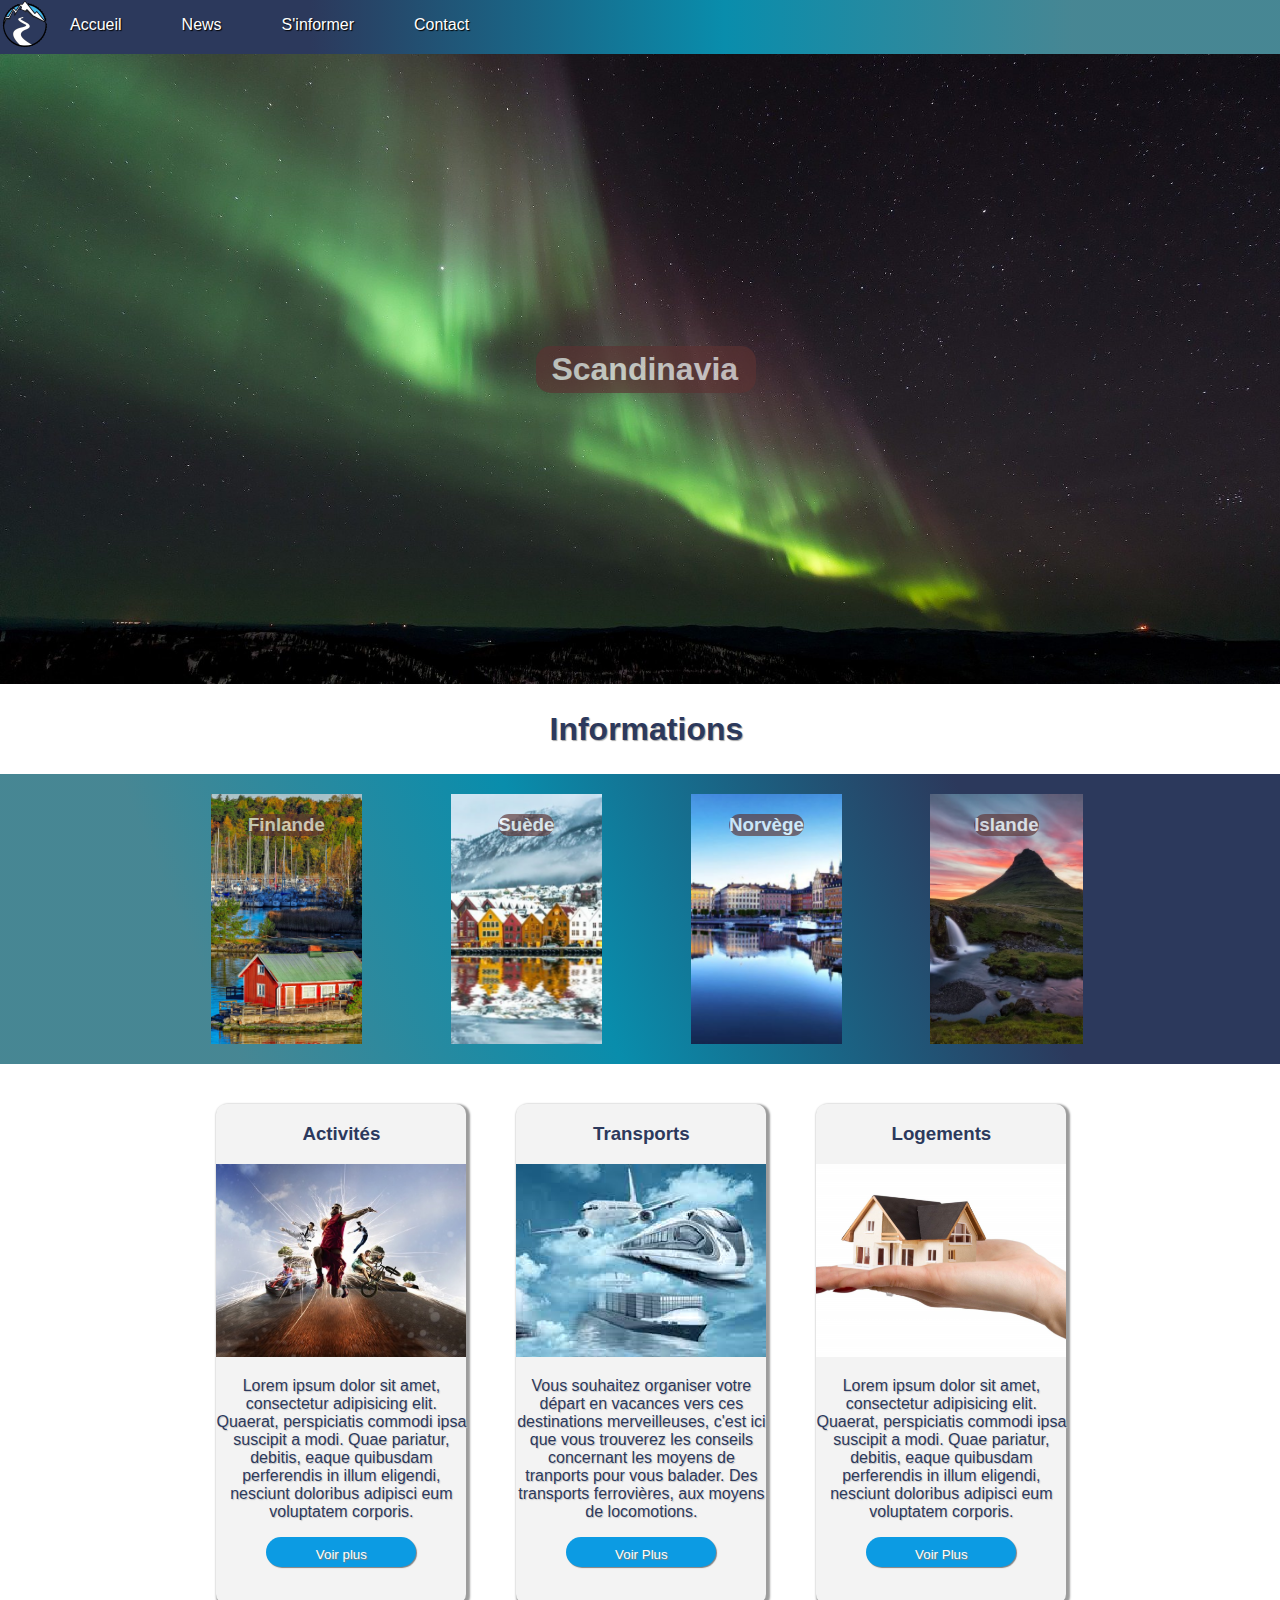
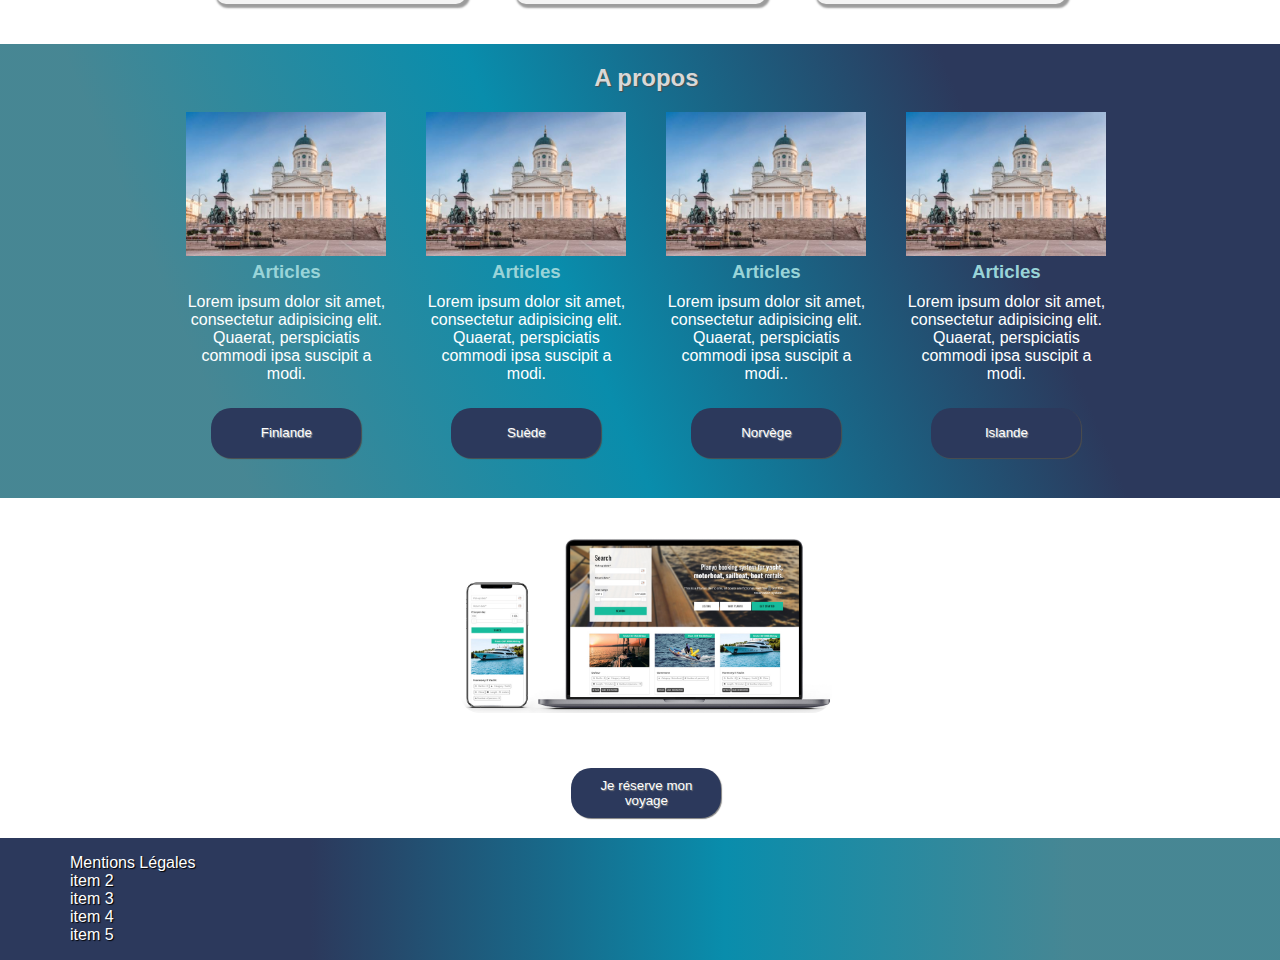
==== index.html @ 412ccd8c "Mise à jour du site 16h21" ====
<!DOCTYPE html>
<html lang="fr">
  <head>
    <meta charset="UTF-8" />
    <meta http-equiv="X-UA-Compatible" content="IE=edge" />
    <meta name="viewport" content="width=device-width, initial-scale=1.0" />
    <title>Scandinavia</title>
    <link rel="stylesheet" href="assets/styles.css" />
    <script type="text/javascript" src="index.js" defer></script>
  </head>
  <body>
    <div class="header">
      <nav id="navigator">
        <a href="index.html"><img class="logo" src="assets/img/logo_base_color.png" alt="logo"></a>
        <ul class="menu">
          <li><a href="index.html">Accueil</a></li>
          <li><a href="pages/article.html">News</a></li>
          <li><a href="pages/pays.html">S'informer</a></li>
          <li><a href="pages/contact.html">Contact</a></li>
        </ul>
      </nav>
    </div>
    <div id="divBody">
      <div class="carousel title">
        <h1  class="titreScandinavia">Scandinavia</h1>
        <img class="slider" src="assets/img/aurora-gffde6b9a7_1920.jpg" alt="" />
        <img class="slider" src="assets/img/norway-gb0023648b_1920.jpg" alt="" />
        <img class="slider" src="assets/img/norway-gcbef8defa_1920.jpg" alt="" />
      </div>
      <div class="titrePage">
        <h2 id="TitrePageAccueil">
        Informations
        </h2>
      </div>
      <div class="container">
        <div class="blockPays">
          <h3 class="titrePays">Finlande</h3>
          <a href="#"><img class="imgBlock" src="assets/img/finland.png" alt=""></a>
        </div>
        <div class="blockPays">
          <h3 class="titrePays">Suède</h3>
          <a href="#"><img class="imgBlock" src="assets/img/norvège.png" alt=""></a>
        </div>
        <div class="blockPays">
          <h3 class="titrePays">Norvège</h3>
          <a href="#"><img class="imgBlock" src="assets/img/Suède.png" alt=""></a>
        </div>
        <div class="blockPays">
          <h3 class="titrePays">Islande</h3>
          <a href="#"><img class="imgBlock" src="assets/img/island.png" alt=""></a>
        </div>
        <div class="titrePays">
        </div>
      </div>
      <div class="blocks">
        <div class="blockinet">
          <h3 class="titreCarte">Activités</h3>
          <img class="imgCarte" src="assets/img/activité.jpeg" alt="imgActivité" />
          <p class="paragCarte">
            Lorem ipsum dolor sit amet, consectetur adipisicing elit. Quaerat,
            perspiciatis commodi ipsa suscipit a modi. Quae pariatur, debitis,
            eaque quibusdam perferendis in illum eligendi, nesciunt doloribus
            adipisci eum voluptatem corporis.
          </p>
          <button class="buttonCarte">Voir plus</button>
        </div>
        <div class="blockinet">
          <h3 class="titreCarte">Transports</h3>
          <img class="imgCarte" src="assets/img/transport.jpeg" alt="imgTransport" />
          <p class="paragCarte">
            Vous souhaitez organiser votre départ en vacances vers ces destinations merveilleuses,
            c'est ici que vous trouverez les conseils concernant les moyens de tranports pour vous balader.
            Des transports ferrovières, aux moyens de locomotions.
          </p>
          <button class="buttonCarte">Voir Plus</button>
        </div>
        <div class="blockinet">
          <h3 class="titreCarte">Logements</h3>
          <img class="imgCarte" src="assets/img/logement.jpeg" alt="imgLogement" />
          <p class="paragCarte">
            Lorem ipsum dolor sit amet, consectetur adipisicing elit. Quaerat,
            perspiciatis commodi ipsa suscipit a modi. Quae pariatur, debitis,
            eaque quibusdam perferendis in illum eligendi, nesciunt doloribus
            adipisci eum voluptatem corporis.
          </p>
          <button class="buttonCarte">Voir Plus</button>
        </div>
      </div>

      
      <div class="articlePPrincipale">
        <h3 class="titreArticleP">A propos</h3>
        <div class="blockArticle">
          <div class="articleContainer">
            <img class="imgArticle" src="assets/img/cathedrale_Helsinki.jpg" alt="">
            <h3 class="titreArticle">Articles</h3>
            <p class="article"> Lorem ipsum dolor sit amet, consectetur adipisicing elit. Quaerat,
          perspiciatis commodi ipsa suscipit a modi.</p>
            <button class="btnArticle">Finlande</button>
          </div>
          <div class="articleContainer">
            <img class="imgArticle" src="assets/img/cathedrale_Helsinki.jpg" alt="">
            <h3 class="titreArticle">Articles</h3>
            <p class="article"> Lorem ipsum dolor sit amet, consectetur adipisicing elit. Quaerat,
          perspiciatis commodi ipsa suscipit a modi.</p>
            <button class="btnArticle">Suède</button>
          </div>
          <div class="articleContainer">
            <img class="imgArticle" src="assets/img/cathedrale_Helsinki.jpg" alt="">
            <h3 class="titreArticle">Articles</h3>
            <p class="article"> Lorem ipsum dolor sit amet, consectetur adipisicing elit. Quaerat,
          perspiciatis commodi ipsa suscipit a modi..</p>
            <button class="btnArticle">Norvège</button>
          </div>
          <div class="articleContainer">
            <img class="imgArticle" src="assets/img/cathedrale_Helsinki.jpg" alt="">
            <h3 class="titreArticle">Articles</h3>
            <p class="article"> Lorem ipsum dolor sit amet, consectetur adipisicing elit. Quaerat,
          perspiciatis commodi ipsa suscipit a modi.</p>
            <button class="btnArticle">Islande</button>
          </div>
        </div>
      </div>
      <div class="panelPic">
        <img class="imgReservation" src="assets/img/reservation.jpg" alt="Reservation" />
        <!-- <img class="imgClique" src="assets/img/Clique.png" alt=""> -->
      </div>
      <button class="btnReservation"><a href="#">Je réserve mon voyage</a></button>     
      <footer id="footer">
        <ul>
          <li><a href="">Mentions Légales</a></li>
          <li><a href="">item 2</a></li>
          <li><a href="">item 3</a></li>
          <li><a href="">item 4</a></li>
          <li><a href="">item 5</a></li>
        </ul>
      </footer>
    </div>
  </body>
</html>
---- assets/styles.css ----
/*------------------ Barre nav -----------------*/
body{
    font-family: 'Coolvetica-Regular', arial;
    width: 101vw;
    overflow-x : hidden;
    margin: 0 0;
    background-color: transparent;
    

}


#navigator {
    display: flex;
    padding: 0;
    background: linear-gradient(90deg, rgba(44,57,92,1) 24%, rgba(9,141,172,1) 56%, rgba(0,88,106,0.72) 83%);
    color: white;
    width: 100%;
    top: 0px;
    }

.logo {
    max-width: 50px;
}

.menu{
    display: flex;
    width: 100%;
    vertical-align: center;
    position: absolute;
    margin-bottom: 20px;
}

#navigator li {
    flex-direction: column;
    list-style-type: none;
    display: block;
    color: white;
    text-shadow:  1px 1px 1px black ;
     }

#navigator li a {
    color: white;
    text-decoration: none;
    margin: 0px 30px 0 30px;
    
}
#navigator li :hover {
color: rgb(80, 80, 80);
}

/* --------------------haut de page----------------------- */


.slider {
width: 100%;
max-height: 70vh;
object-fit: cover;
}

.carousel {
    display: block;
    padding: 0;
    margin: 0;
}

.titreScandinavia{
    display: flex;
    width: 200px;
    background-color: #5C3232;
    opacity: 65%;
    padding: 5px;
    padding-left: 15px;
    margin: 0;
    position: absolute;
    color: white;
    border-radius: 15px;
    }

    .title{
        position: relative;
        display: flex;
        justify-content: center;
        align-items: center;

    }

    /* 
    --------------Informations----------------------
    
    */

    .titrePage{
        display : flex;
        justify-content: center;

    }
    #TitrePageAccueil{
        display: flex;
        justify-content: center;
        width: auto;
        align-items: center;
        color: #2C395C;
        text-shadow:  1px 1px 1px rgb(167, 167, 167);
        font-size:xx-large ;
    }
/* ----------------Blocks pays----------------------- */
.container {
    display: flex;
    height : 290px;
    width : 100%;
    background: rgb(44,57,92);
    background: linear-gradient(247deg, rgba(44,57,92,1) 24%, rgba(9,141,172,1) 56%, rgba(0,88,106,0.72) 83%);

    justify-content: center;
}

.blockPays {
    display: flex;
    justify-content: center;
    padding: 20px 20px 10px 20px;
    height: 300px;
    width : 200px;
   
}

.titrePays {
    display: flex;
    flex-direction: center;
    position: absolute;
    background-color: #5C3232;
    opacity: 65%;
    margin: 20px auto auto auto;
    color: white;
    border-radius: 15px;

}


.imgBlock{
    justify-content: space-around;
    height: 250px;
    width: 100%;
    object-fit: cover;
}

.imgBlock:hover {
    opacity: 80%;
}
/* --------------------blocks activité/ transports/ logements----------------------- */
    
  
 
 

  .blocks {
    display: flex;
    flex-direction: row;
    height: 260px;
    justify-content: center;
    margin: 20px auto 300px auto;
    align-content: center;
  }

  .blockinet {
    display: inline-block;
    flex-direction: row;
    justify-content: space-around;
    height: 500px;
    width: 250px;
    margin: 20px 30px 20px 20px;
    box-shadow: 2px 2px 2px 2px rgb(156, 156, 156);
    border-radius: 10px;
    padding : auto 5px auto 5px;
    background-color: rgb(243, 243, 243);
    padding : auto 20px;
  }

  .titreCarte{
    text-align: center;
    color: #2C395C;
  }

  .imgCarte{
      width : 100%;
      border-radius: 2px solid grey;
      
      
  }

  .buttonCarte{
      display: flex;
    background-color: #0C9BE3;
    border-radius: 20px;
    color: white;
    width: 150px;
    height: 30px;
    margin: auto;
    padding-top: 10px;
    border : none;
    justify-content: center;
    box-shadow: 1px 1px 1px grey;
    text-shadow: 1px 1px 1px grey;
  }

  .buttonCarte:hover {
    opacity: 0.8;
}

  .paragCarte {
      display: flex;
      text-align: center;
      justify-content: center;
      color: #2C395C;
      text-shadow: 1px 1px 1px rgb(197, 196, 196); 
   }
  /*-------------------A propos------------------------ */
.articlePPrincipale{
    display: block;
    justify-content: center;
    height : auto;
    width : auto;
    background-color: rgb(214, 214, 214);
    background: linear-gradient(247deg,
     rgba(44,57,92,1) 24%,
     rgba(9,141,172,1) 56%,
     rgba(0,88,106,0.72) 83%);
}

.titreArticleP {
    display: flex;
    padding-top: 10px auto;
    border-bottom:none;
    justify-content: center;
    margin: 0px auto;
    padding-top: 20px;
    color:rgb(216, 216, 216);
    font-size: x-large;
    text-shadow: 1px 1px 1px rgb(77, 77, 77);
}

.blockArticle {
    display: flex;
    justify-content: center;
    flex-direction: row;
}

.articleContainer{
    display: flex;
    justify-self: center;
    align-items: center;
    flex-direction: column;
    margin: 20px 20px;
    width : 200px;
    height: 60%; 
}

.imgArticle{
    display: flex;
    align-items: flex-start;
    justify-content: center;
    width: 100%;
}

.titreArticle {
    display: flex;
    align-items: center;
    justify-content: center;
    margin: 5px auto;
    color:rgb(153, 212, 216);
}

.article{
    display: flex;
    justify-content: center;
    align-items: flex-end;
    text-align: center;
    margin: 5px auto;
    color: white;
}

.btnArticle{
    justify-content: center;
    align-items: center;
    margin : 20px auto;
    display: flex;
    color: white;
    background-color:#2C395C;
    border-radius: 20px;
    width: 150px;
    height: 50px;
    border : none;
    box-shadow: 1px 1px 1px rgb(77, 77, 77);
    text-shadow: 1px 1px 1px rgb(167, 167, 167); 
}

.btnArticle:hover{
    opacity: 0.8;
}

/* ------------------reservation---------------- */
  .panelPic {
    display: flex;
    justify-content: center;
    width: auto;
    flex-direction: column;
    align-items: center;
    padding: auto;
    height: 250px;
  }

  .imgReservation {
    justify-content: center;
    width: auto;
    height : 180px;
    border-radius: 20px;
    margin: 10px auto;
    align-items: center;
  }
  
  .btnReservation {
      display: flex;
    justify-self: center;
    margin : 20px auto;
    display: flex;
    background-color:#2C395C;
    border-radius: 20px;
    width: 150px;
    height: 50px;
    padding-top: 10px;
    border : none;
    box-shadow: 1px 1px 1px grey;
    text-shadow: 1px 1px 1px grey;
  }

  .btnReservation:hover{
    opacity: 0.8;
}
  
  .btnReservation a {
    text-decoration: none;
    color: white;
  }
/* ---------------footer----------------- */

  #footer {
    display: flex;
    padding: 0;
    background: rgb(44,57,92);
background: linear-gradient(90deg, rgba(44,57,92,1) 24%, rgba(9,141,172,1) 56%, rgba(0,88,106,0.72) 83%);
    color: white;
    width: 100%;
  }

  #footer li {
    flex-direction: column;
    list-style-type: none;
    display: block;
    color: white;
    text-shadow:  1px 1px 1px black ;
  }
  
  #footer li a {
    color: white;
    text-decoration: none;
    margin: 0px 30px 0 30px;
  }
  #footer li a:hover {
      color:rgb(0, 176, 189)
  }
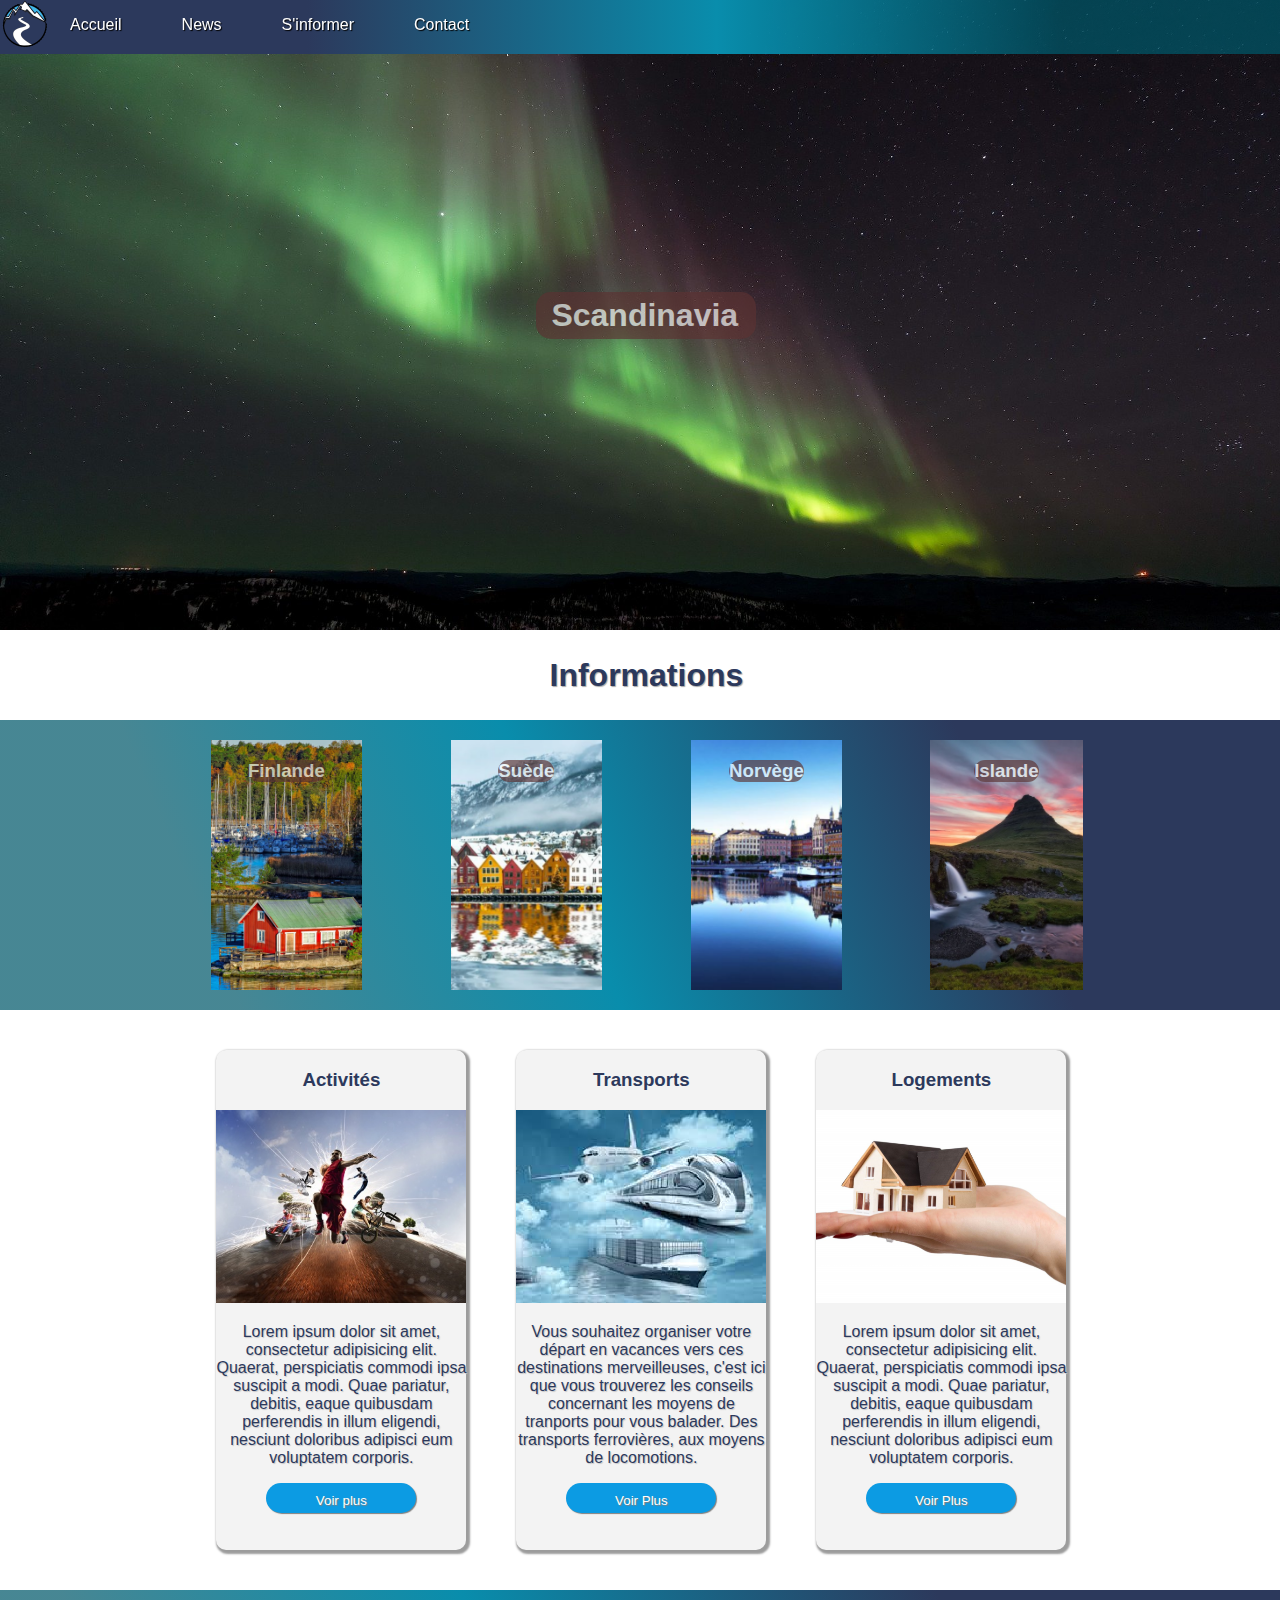
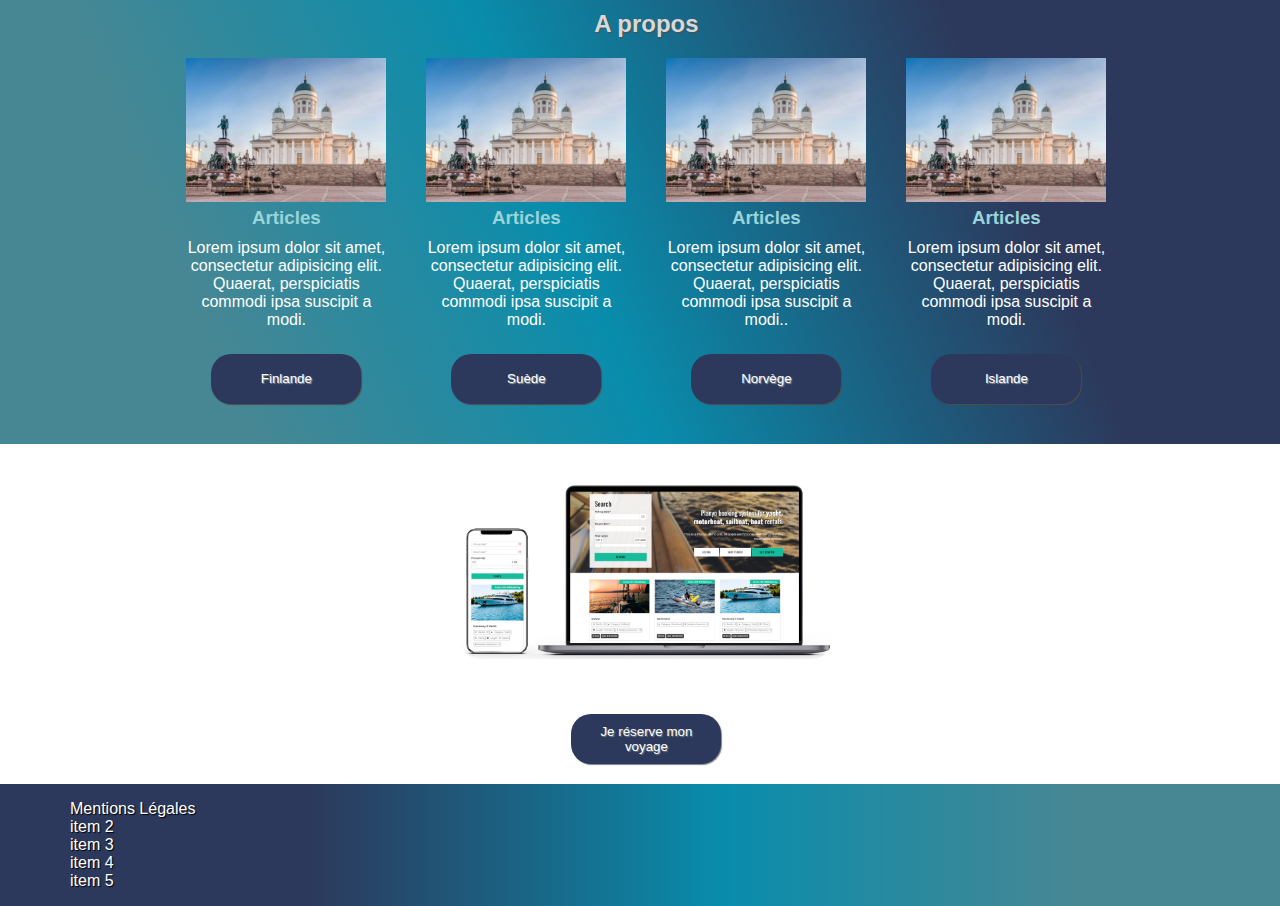
==== commit 9f784f92: "Menu burger messire" ====
--- a/index.html
+++ b/index.html
@@ -6,9 +6,25 @@
     <meta name="viewport" content="width=device-width, initial-scale=1.0" />
     <title>Scandinavia</title>
     <link rel="stylesheet" href="assets/styles.css" />
-    <script type="text/javascript" src="index.js" defer></script>
+    <link rel="stylesheet" href="assets/mobilefirst.css" />
+    <script type="text/javascript" src="../js/carousel.js" defer></script>
+    <script src=""></script>
   </head>
   <body>
+    <header class="headerMobile">
+      <div class="mobileNav">
+      <h1 class="header-title">Scandinavia</h1>
+    </div>
+    </header>
+    <div id="menuBtn" class="closeNav"></div>
+      <nav id="navigatorMobile">
+        <ul class="navigatorMobileUl">
+          <li><a href="index.html">Accueil</a></li>
+          <li><a href="pages/article.html">News</a></li>
+          <li><a href="pages/pays.html">S'informer</a></li>
+          <li><a href="pages/contact.html">Contact</a></li>
+        </ul>
+      </nav>
     <div class="header">
       <nav id="navigator">
         <a href="index.html"><img class="logo" src="assets/img/logo_base_color.png" alt="logo"></a>
--- a/assets/styles.css
+++ b/assets/styles.css
@@ -1,3 +1,6 @@
+
+  /*-------------------Disparition des classes Desktop---------------------*/
+  
 /*------------------ Barre nav -----------------*/
 body{
     font-family: 'Coolvetica-Regular', arial;
@@ -5,10 +8,15 @@
     overflow-x : hidden;
     margin: 0 0;
     background-color: transparent;
-    
-
-}
-
+}
+
+.navigatorMobileUl{
+  display: none;
+}
+
+.header-title{
+  display: none;
+}
 
 #navigator {
     display: flex;
@@ -17,7 +25,13 @@
     color: white;
     width: 100%;
     top: 0px;
-    }
+    position: fixed;
+    z-index: 666;
+    }
+
+.headertitle {
+  display: none;
+}
 
 .logo {
     max-width: 50px;
@@ -369,5 +383,4 @@
       color:rgb(0, 176, 189)
   }
   
-  
-  
+  --- a/assets/mobilefirst.css
+++ b/assets/mobilefirst.css
@@ -0,0 +1,145 @@
+@media screen and (max-width: 599px){
+  /*-------------------Disparition des classes Desktop---------------------*/
+  body {
+    font-family: "Coolvetica-Regular", arial;
+    overflow-x: hidden;
+    margin: 0 0;
+    background-color: transparent;
+  }
+  
+  #navigator {
+    display: none;
+    padding: 0;
+    background: linear-gradient(
+      90deg,
+      rgba(44, 57, 92, 1) 24%,
+      rgba(9, 141, 172, 1) 56%,
+      rgba(0, 88, 106, 0.72) 83%
+    );
+    color: white;
+    width: 100%;
+  }
+  .logo {
+    max-width: 50px;
+  }
+  
+  /* on ajoute le menu burger pour une meilleure expérience sur portable */
+  
+  .menu {
+    display: none;
+  }
+  .headerMobile {
+    height: 50px;
+    position: fixed;
+    z-index: 1;
+    width: 100%;
+    background: #2c395c;
+    box-sizing: border-box;
+    border-bottom: 1px solid #fff;
+  }
+  
+  .header-title {
+  
+    margin: 0px 10px 0px 0px;
+    line-height: 50px;
+    font-size: 22px;
+    color: white;
+  }
+  
+  ul,
+  li {
+    display: block;
+  }
+  li {
+    padding-top: 20px;
+    padding-bottom: 10px;
+    
+  }
+  
+  li > a {
+    text-decoration: none;
+    color: white;
+  }
+  
+  .navigatorMobileUl>li>a:active {
+    color: goldenrod;
+  }
+  
+  #menuBtn {
+    z-index: 2;
+    position: fixed;
+    top: 0px;
+    left: 0;
+    width: 50px;
+    height: 50px;
+    overflow: hidden;
+    background: #fff;
+    color: #000;
+    line-height: 50px;
+    text-align: center;
+    font-size: 30px;
+    border-radius: 50px;
+  }
+  
+  #menuBtn::after {
+    content: "×";
+  }
+  #menuBtn {
+    animation-name: menuBtn;
+    animation-duration: 8s;
+    animation-iteration-count: infinite;
+  }
+  @keyframes menuBtn {
+    0% {
+      transform: translate(0px, 0px) scale(0.9);
+    }
+    50% {
+      transform: translate(0px, 0px) rotate(180deg) scale(0.8);
+    }
+    100% {
+      transform: translate(0px, 0px) rotate(0deg) scale(0.9);
+    }
+  }
+  #menuBtn.closeNav {
+    color: white;
+    background: #2c395c;;
+  }
+  #menuBtn.closeNav::after {
+    content: "≡";
+  }
+  
+  #navigatorMobile {
+    background-color: #2c395c;
+    border-bottom: 1px solid #67dada;
+    position: fixed;
+    transform: translateY(-400px);
+    z-index: 9999999999;
+    position: fixed;
+  }
+  #navigatorMobile.openNav {
+    transform: translateY(50px);
+    background-color: black;
+  }
+  #navigator li {
+    flex-direction: column;
+    list-style-type: none;
+    display: block;
+    color: white;
+    text-shadow: 1px 1px 1px black;
+  }
+  
+  #navigator li a {
+    color: white;
+    text-decoration: none;
+    margin: 0px 30px 0 30px;
+  }
+  #navigator li :hover {
+    color: rgb(80, 80, 80);
+  }
+  .navigatorMobileUl {
+    display: flex;
+    width: 100vw;
+    flex-direction: column;
+  }
+  
+}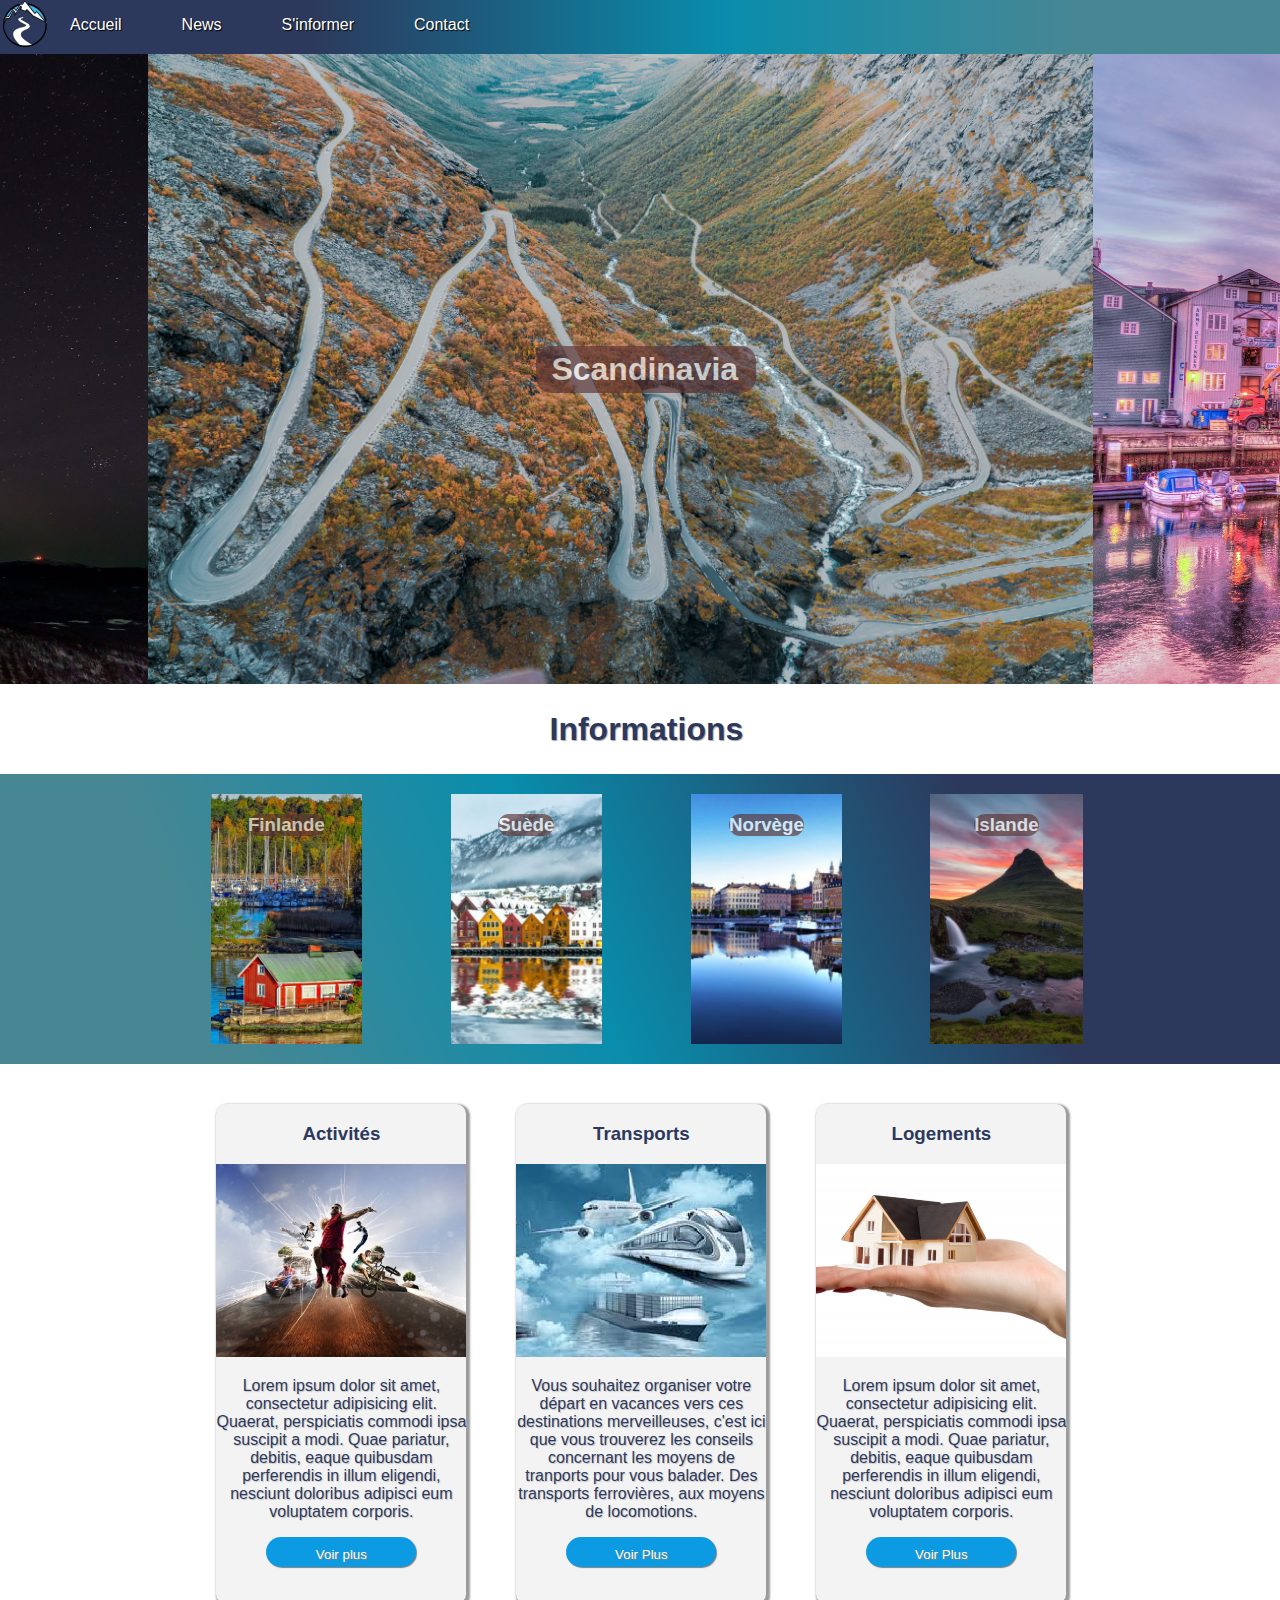
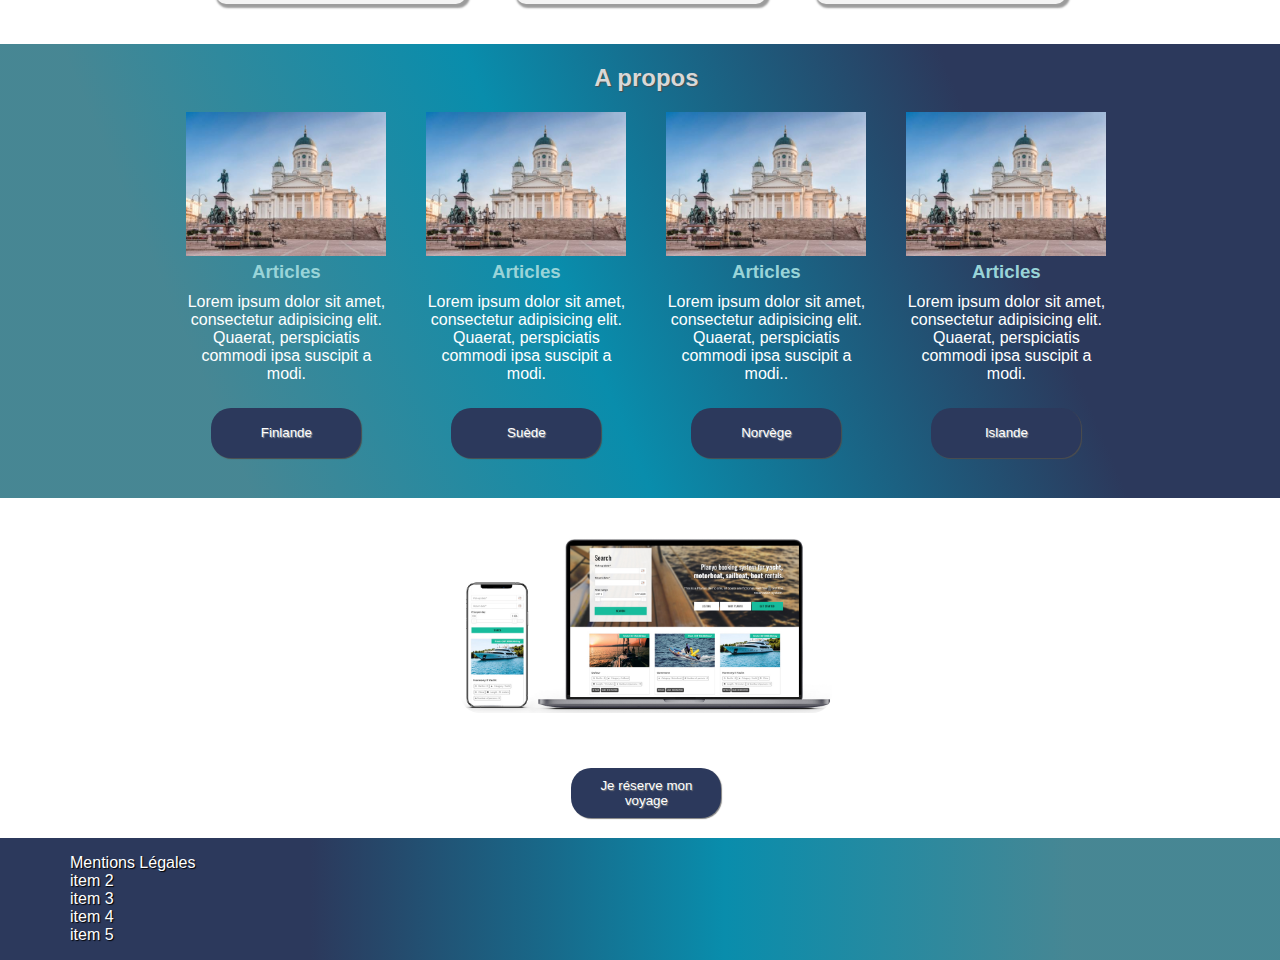
==== commit ce6ba545: "Final commit" ====
--- a/index.html
+++ b/index.html
@@ -6,25 +6,9 @@
     <meta name="viewport" content="width=device-width, initial-scale=1.0" />
     <title>Scandinavia</title>
     <link rel="stylesheet" href="assets/styles.css" />
-    <link rel="stylesheet" href="assets/mobilefirst.css" />
-    <script type="text/javascript" src="../js/carousel.js" defer></script>
-    <script src=""></script>
+    <script type="text/javascript" src="js/carousel.js" defer></script>
   </head>
   <body>
-    <header class="headerMobile">
-      <div class="mobileNav">
-      <h1 class="header-title">Scandinavia</h1>
-    </div>
-    </header>
-    <div id="menuBtn" class="closeNav"></div>
-      <nav id="navigatorMobile">
-        <ul class="navigatorMobileUl">
-          <li><a href="index.html">Accueil</a></li>
-          <li><a href="pages/article.html">News</a></li>
-          <li><a href="pages/pays.html">S'informer</a></li>
-          <li><a href="pages/contact.html">Contact</a></li>
-        </ul>
-      </nav>
     <div class="header">
       <nav id="navigator">
         <a href="index.html"><img class="logo" src="assets/img/logo_base_color.png" alt="logo"></a>
@@ -51,19 +35,19 @@
       <div class="container">
         <div class="blockPays">
           <h3 class="titrePays">Finlande</h3>
-          <a href="#"><img class="imgBlock" src="assets/img/finland.png" alt=""></a>
+          <a id="btnFinRedirect" href="pages/pays.html"><img class="imgBlock" src="assets/img/finland.png" alt=""></a>
         </div>
         <div class="blockPays">
           <h3 class="titrePays">Suède</h3>
-          <a href="#"><img class="imgBlock" src="assets/img/norvège.png" alt=""></a>
+          <a id="btnSueRedirect" href="pages/pays.html"><img class="imgBlock" src="assets/img/norvège.png" alt=""></a>
         </div>
         <div class="blockPays">
           <h3 class="titrePays">Norvège</h3>
-          <a href="#"><img class="imgBlock" src="assets/img/Suède.png" alt=""></a>
+          <a id="btnNorRedirect" href="pages/pays.html"><img class="imgBlock" src="assets/img/Suède.png" alt=""></a>
         </div>
         <div class="blockPays">
           <h3 class="titrePays">Islande</h3>
-          <a href="#"><img class="imgBlock" src="assets/img/island.png" alt=""></a>
+          <a id="btnIslRedirect" href="pages/pays.html"><img class="imgBlock" src="assets/img/island.png" alt=""></a>
         </div>
         <div class="titrePays">
         </div>
--- a/assets/styles.css
+++ b/assets/styles.css
@@ -1,6 +1,3 @@
-
-  /*-------------------Disparition des classes Desktop---------------------*/
-  
 /*------------------ Barre nav -----------------*/
 body{
     font-family: 'Coolvetica-Regular', arial;
@@ -8,15 +5,11 @@
     overflow-x : hidden;
     margin: 0 0;
     background-color: transparent;
-}
-
-.navigatorMobileUl{
-  display: none;
-}
-
-.header-title{
-  display: none;
-}
+    
+
+}
+
+
 
 #navigator {
     display: flex;
@@ -25,13 +18,7 @@
     color: white;
     width: 100%;
     top: 0px;
-    position: fixed;
-    z-index: 666;
-    }
-
-.headertitle {
-  display: none;
-}
+    }
 
 .logo {
     max-width: 50px;
@@ -383,4 +370,5 @@
       color:rgb(0, 176, 189)
   }
   
-  +  
+  
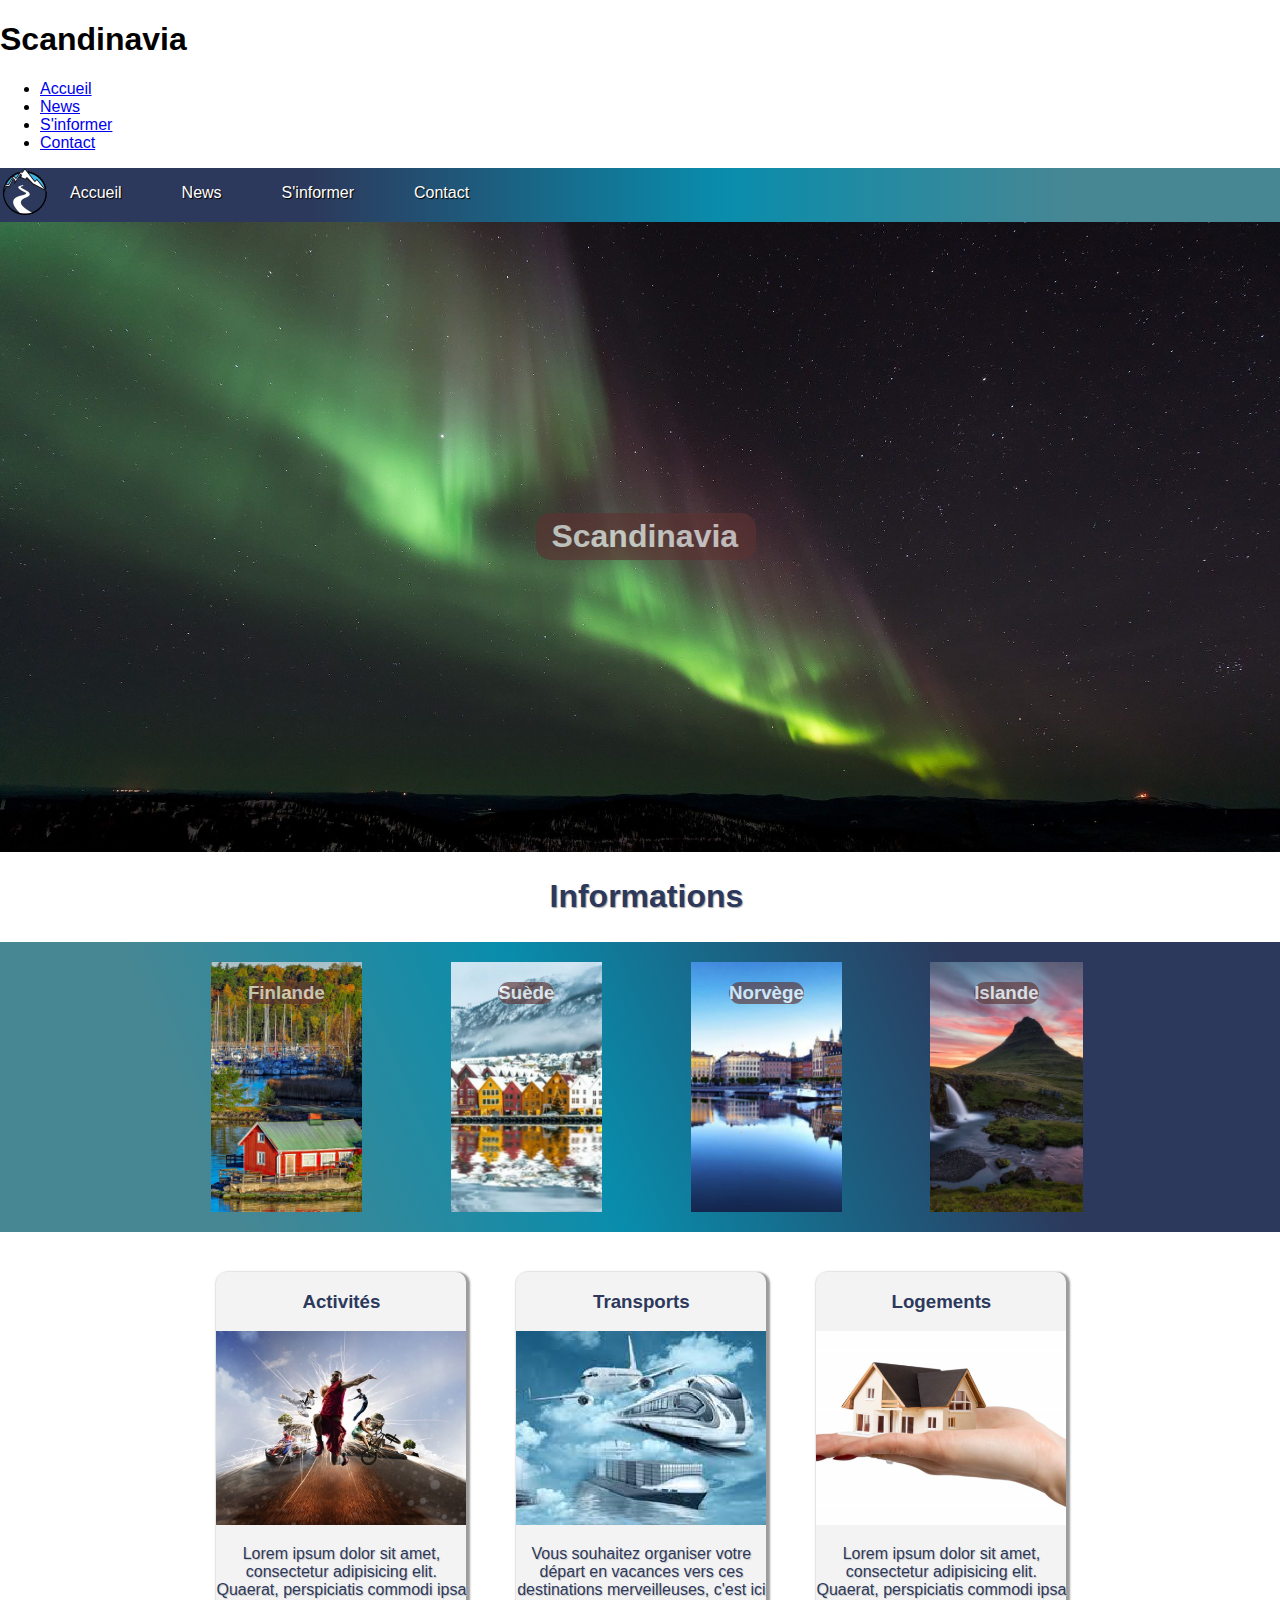
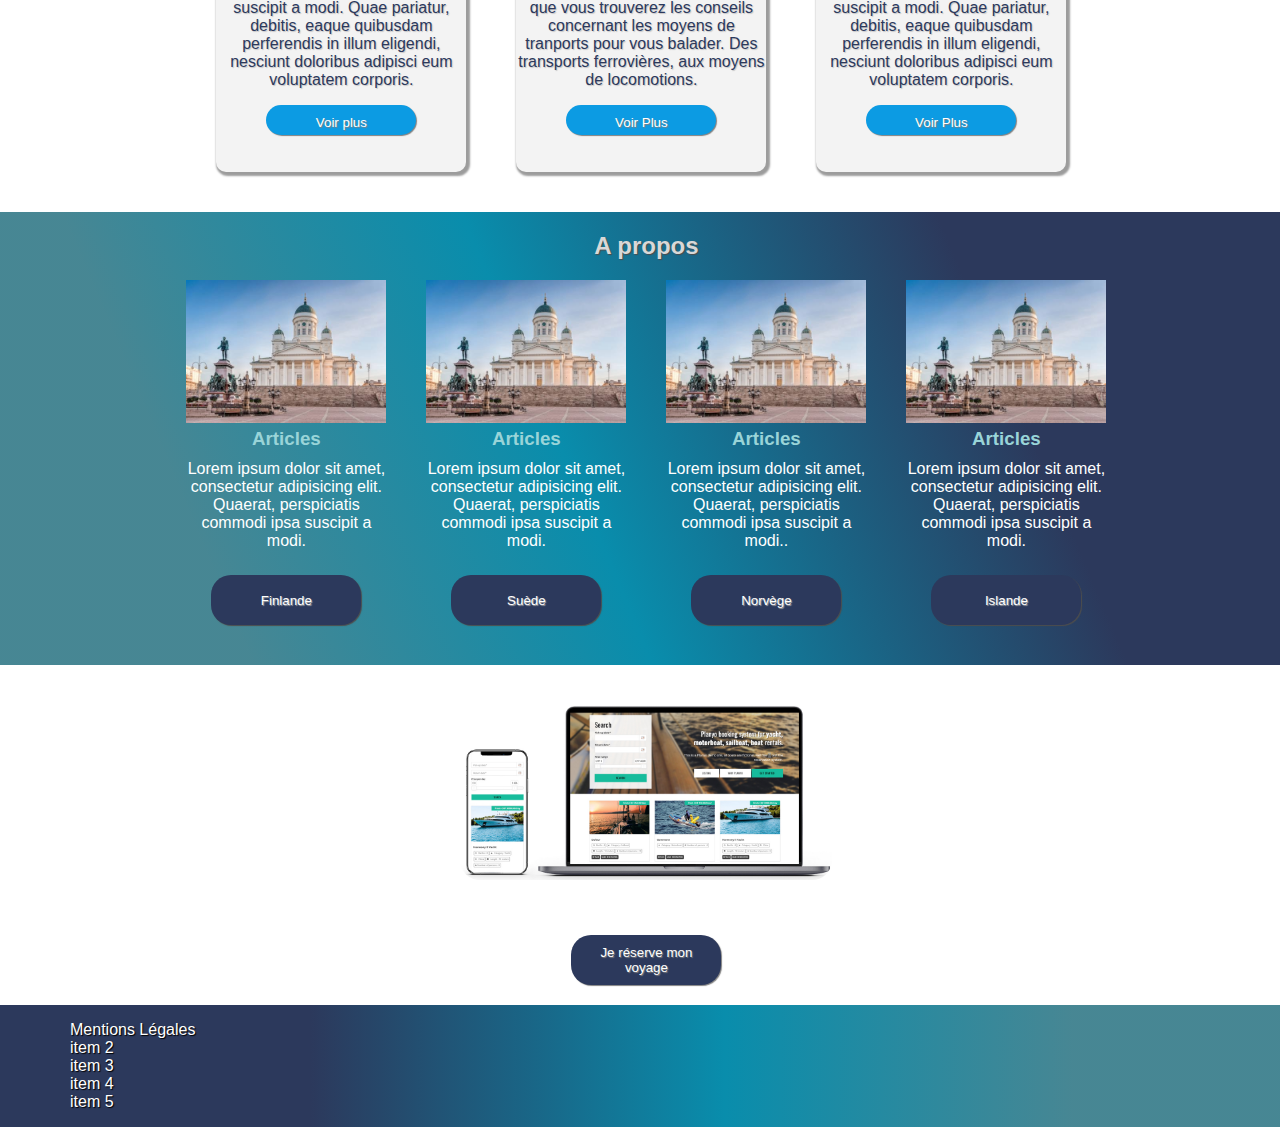
==== commit a7a142d6: "maj bug final merge" ====
--- a/index.html
+++ b/index.html
@@ -6,9 +6,25 @@
     <meta name="viewport" content="width=device-width, initial-scale=1.0" />
     <title>Scandinavia</title>
     <link rel="stylesheet" href="assets/styles.css" />
+    <link rel="stylesheet" href="assets/mobilefirst.css" />
     <script type="text/javascript" src="js/carousel.js" defer></script>
+    <script src=""></script>
   </head>
   <body>
+    <header class="headerMobile">
+      <div class="mobileNav">
+      <h1 class="header-title">Scandinavia</h1>
+    </div>
+    </header>
+    <div id="menuBtn" class="closeNav"></div>
+      <nav id="navigatorMobile">
+        <ul class="navigatorMobileUl">
+          <li><a href="index.html">Accueil</a></li>
+          <li><a href="pages/article.html">News</a></li>
+          <li><a href="pages/pays.html">S'informer</a></li>
+          <li><a href="pages/contact.html">Contact</a></li>
+        </ul>
+      </nav>
     <div class="header">
       <nav id="navigator">
         <a href="index.html"><img class="logo" src="assets/img/logo_base_color.png" alt="logo"></a>
@@ -35,19 +51,19 @@
       <div class="container">
         <div class="blockPays">
           <h3 class="titrePays">Finlande</h3>
-          <a id="btnFinRedirect" href="pages/pays.html"><img class="imgBlock" src="assets/img/finland.png" alt=""></a>
+          <a href="#"><img class="imgBlock" src="assets/img/finland.png" alt=""></a>
         </div>
         <div class="blockPays">
           <h3 class="titrePays">Suède</h3>
-          <a id="btnSueRedirect" href="pages/pays.html"><img class="imgBlock" src="assets/img/norvège.png" alt=""></a>
+          <a href="#"><img class="imgBlock" src="assets/img/norvège.png" alt=""></a>
         </div>
         <div class="blockPays">
           <h3 class="titrePays">Norvège</h3>
-          <a id="btnNorRedirect" href="pages/pays.html"><img class="imgBlock" src="assets/img/Suède.png" alt=""></a>
+          <a href="#"><img class="imgBlock" src="assets/img/Suède.png" alt=""></a>
         </div>
         <div class="blockPays">
           <h3 class="titrePays">Islande</h3>
-          <a id="btnIslRedirect" href="pages/pays.html"><img class="imgBlock" src="assets/img/island.png" alt=""></a>
+          <a href="#"><img class="imgBlock" src="assets/img/island.png" alt=""></a>
         </div>
         <div class="titrePays">
         </div>
--- a/assets/mobilefirst.css
+++ b/assets/mobilefirst.css
@@ -0,0 +1,145 @@
+@media screen and (max-width: 599px){
+  /*-------------------Disparition des classes Desktop---------------------*/
+  body {
+    font-family: "Coolvetica-Regular", arial;
+    overflow-x: hidden;
+    margin: 0 0;
+    background-color: transparent;
+  }
+  
+  #navigator {
+    display: none;
+    padding: 0;
+    background: linear-gradient(
+      90deg,
+      rgba(44, 57, 92, 1) 24%,
+      rgba(9, 141, 172, 1) 56%,
+      rgba(0, 88, 106, 0.72) 83%
+    );
+    color: white;
+    width: 100%;
+  }
+  .logo {
+    max-width: 50px;
+  }
+  
+  /* on ajoute le menu burger pour une meilleure expérience sur portable */
+  
+  .menu {
+    display: none;
+  }
+  .headerMobile {
+    height: 50px;
+    position: fixed;
+    z-index: 1;
+    width: 100%;
+    background: #2c395c;
+    box-sizing: border-box;
+    border-bottom: 1px solid #fff;
+  }
+  
+  .header-title {
+  
+    margin: 0px 10px 0px 0px;
+    line-height: 50px;
+    font-size: 22px;
+    color: white;
+  }
+  
+  ul,
+  li {
+    display: block;
+  }
+  li {
+    padding-top: 20px;
+    padding-bottom: 10px;
+    
+  }
+  
+  li > a {
+    text-decoration: none;
+    color: white;
+  }
+  
+  .navigatorMobileUl>li>a:active {
+    color: goldenrod;
+  }
+  
+  #menuBtn {
+    z-index: 2;
+    position: fixed;
+    top: 0px;
+    left: 0;
+    width: 50px;
+    height: 50px;
+    overflow: hidden;
+    background: #fff;
+    color: #000;
+    line-height: 50px;
+    text-align: center;
+    font-size: 30px;
+    border-radius: 50px;
+  }
+  
+  #menuBtn::after {
+    content: "×";
+  }
+  #menuBtn {
+    animation-name: menuBtn;
+    animation-duration: 8s;
+    animation-iteration-count: infinite;
+  }
+  @keyframes menuBtn {
+    0% {
+      transform: translate(0px, 0px) scale(0.9);
+    }
+    50% {
+      transform: translate(0px, 0px) rotate(180deg) scale(0.8);
+    }
+    100% {
+      transform: translate(0px, 0px) rotate(0deg) scale(0.9);
+    }
+  }
+  #menuBtn.closeNav {
+    color: white;
+    background: #2c395c;;
+  }
+  #menuBtn.closeNav::after {
+    content: "≡";
+  }
+  
+  #navigatorMobile {
+    background-color: #2c395c;
+    border-bottom: 1px solid #67dada;
+    position: fixed;
+    transform: translateY(-400px);
+    z-index: 9999999999;
+    position: fixed;
+  }
+  #navigatorMobile.openNav {
+    transform: translateY(50px);
+    background-color: black;
+  }
+  #navigator li {
+    flex-direction: column;
+    list-style-type: none;
+    display: block;
+    color: white;
+    text-shadow: 1px 1px 1px black;
+  }
+  
+  #navigator li a {
+    color: white;
+    text-decoration: none;
+    margin: 0px 30px 0 30px;
+  }
+  #navigator li :hover {
+    color: rgb(80, 80, 80);
+  }
+  .navigatorMobileUl {
+    display: flex;
+    width: 100vw;
+    flex-direction: column;
+  }
+  
+}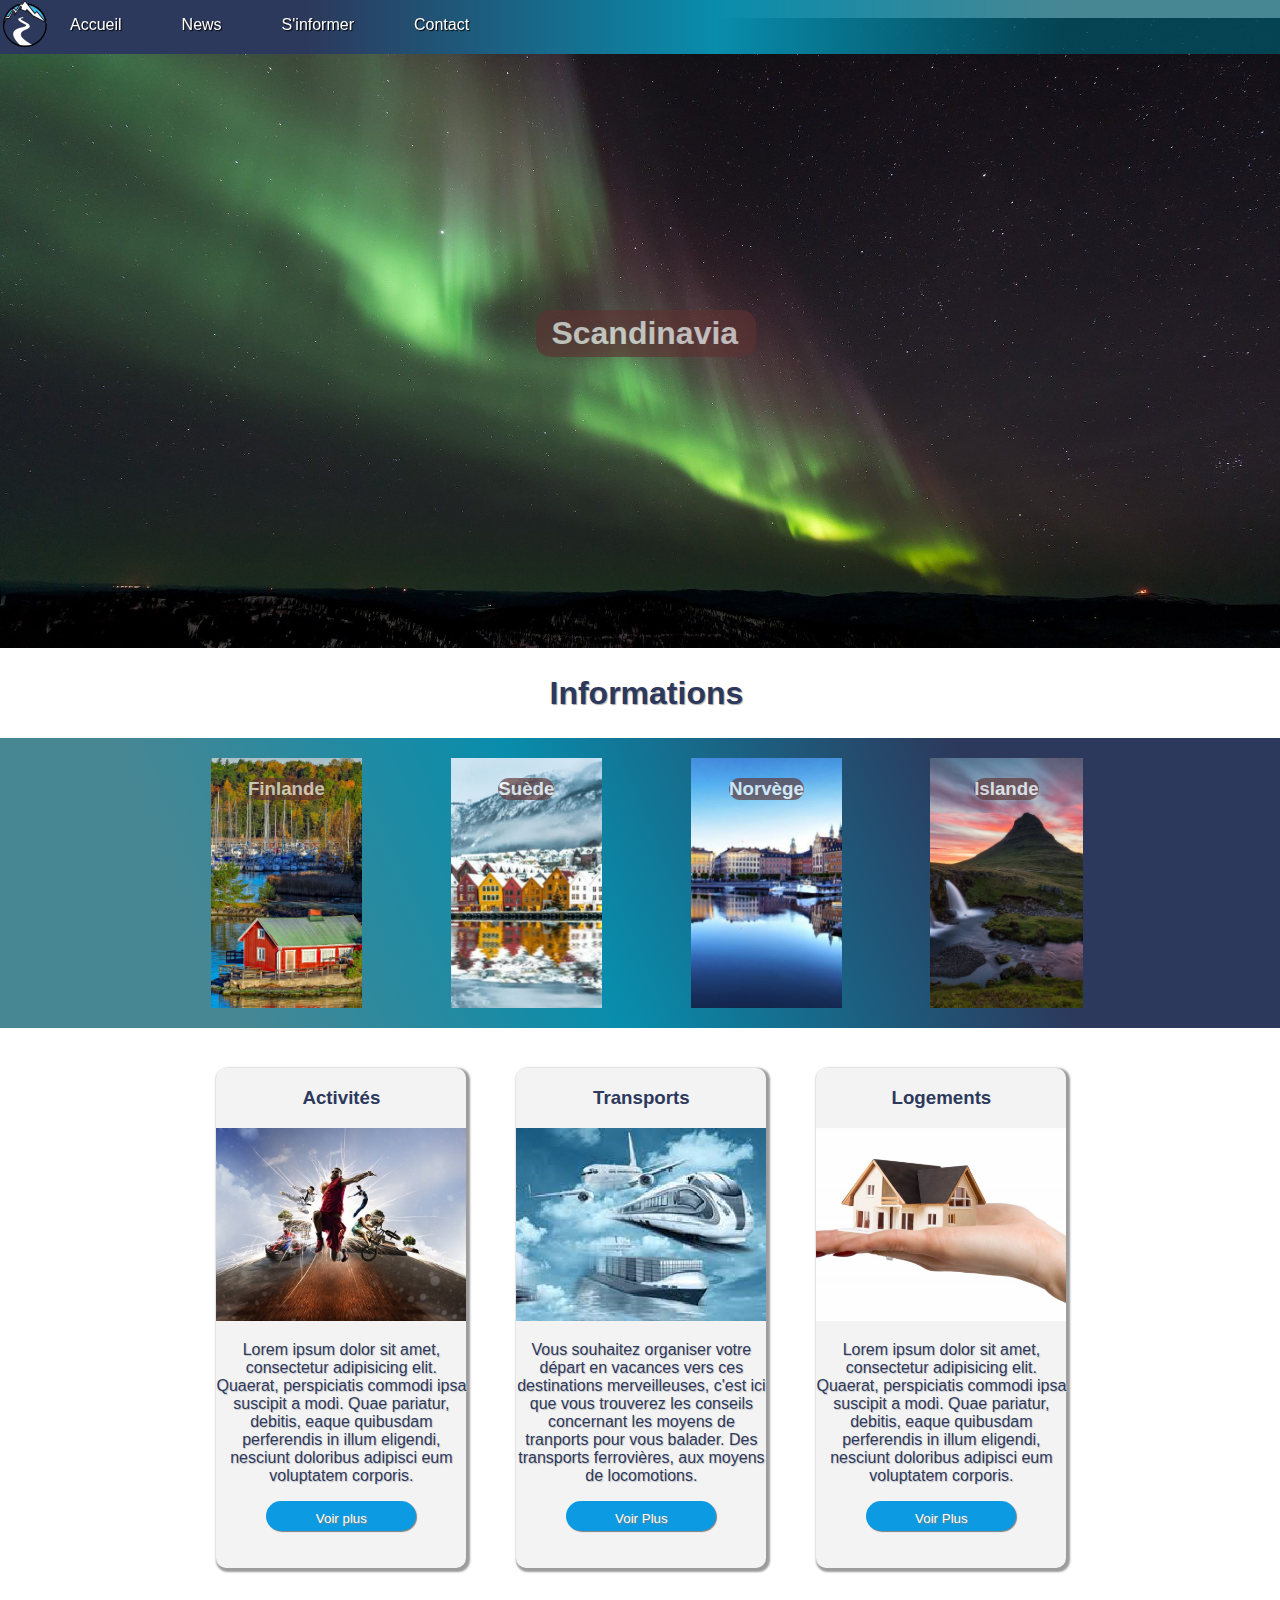
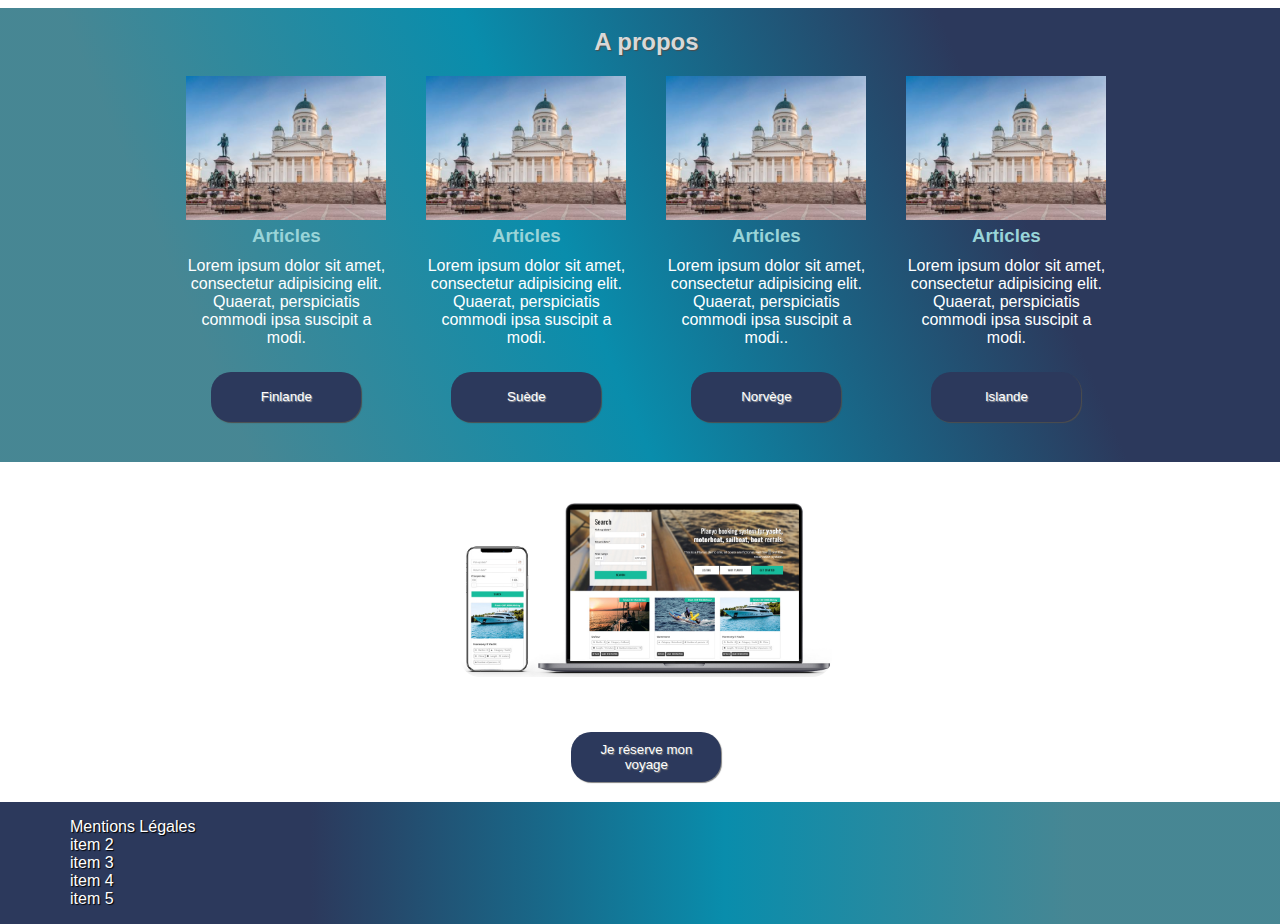
==== commit f6111193: "merge final 2" ====
--- a/index.html
+++ b/index.html
@@ -6,9 +6,13 @@
     <meta name="viewport" content="width=device-width, initial-scale=1.0" />
     <title>Scandinavia</title>
     <link rel="stylesheet" href="assets/styles.css" />
+<<<<<<< HEAD
+    <script type="text/javascript" src="js/carousel.js" defer></script>
+=======
     <link rel="stylesheet" href="assets/mobilefirst.css" />
     <script type="text/javascript" src="js/carousel.js" defer></script>
     <script src=""></script>
+>>>>>>> main
   </head>
   <body>
     <header class="headerMobile">
@@ -51,19 +55,19 @@
       <div class="container">
         <div class="blockPays">
           <h3 class="titrePays">Finlande</h3>
-          <a href="#"><img class="imgBlock" src="assets/img/finland.png" alt=""></a>
+          <a id="btnFinRedirect" href="pages/pays.html"><img class="imgBlock" src="assets/img/finland.png" alt=""></a>
         </div>
         <div class="blockPays">
           <h3 class="titrePays">Suède</h3>
-          <a href="#"><img class="imgBlock" src="assets/img/norvège.png" alt=""></a>
+          <a id="btnSueRedirect" href="pages/pays.html"><img class="imgBlock" src="assets/img/norvège.png" alt=""></a>
         </div>
         <div class="blockPays">
           <h3 class="titrePays">Norvège</h3>
-          <a href="#"><img class="imgBlock" src="assets/img/Suède.png" alt=""></a>
+          <a id="btnNorRedirect" href="pages/pays.html"><img class="imgBlock" src="assets/img/Suède.png" alt=""></a>
         </div>
         <div class="blockPays">
           <h3 class="titrePays">Islande</h3>
-          <a href="#"><img class="imgBlock" src="assets/img/island.png" alt=""></a>
+          <a id="btnIslRedirect" href="pages/pays.html"><img class="imgBlock" src="assets/img/island.png" alt=""></a>
         </div>
         <div class="titrePays">
         </div>
--- a/assets/styles.css
+++ b/assets/styles.css
@@ -1,3 +1,6 @@
+
+  /*-------------------Disparition des classes Desktop---------------------*/
+  
 /*------------------ Barre nav -----------------*/
 body{
     font-family: 'Coolvetica-Regular', arial;
@@ -5,10 +8,15 @@
     overflow-x : hidden;
     margin: 0 0;
     background-color: transparent;
-    
-
-}
-
+}
+
+.navigatorMobileUl{
+  display: none;
+}
+
+.header-title{
+  display: none;
+}
 
 
 #navigator {
@@ -18,7 +26,13 @@
     color: white;
     width: 100%;
     top: 0px;
-    }
+    position: fixed;
+    z-index: 666;
+    }
+
+.headertitle {
+  display: none;
+}
 
 .logo {
     max-width: 50px;
@@ -370,5 +384,4 @@
       color:rgb(0, 176, 189)
   }
   
-  
-  
+  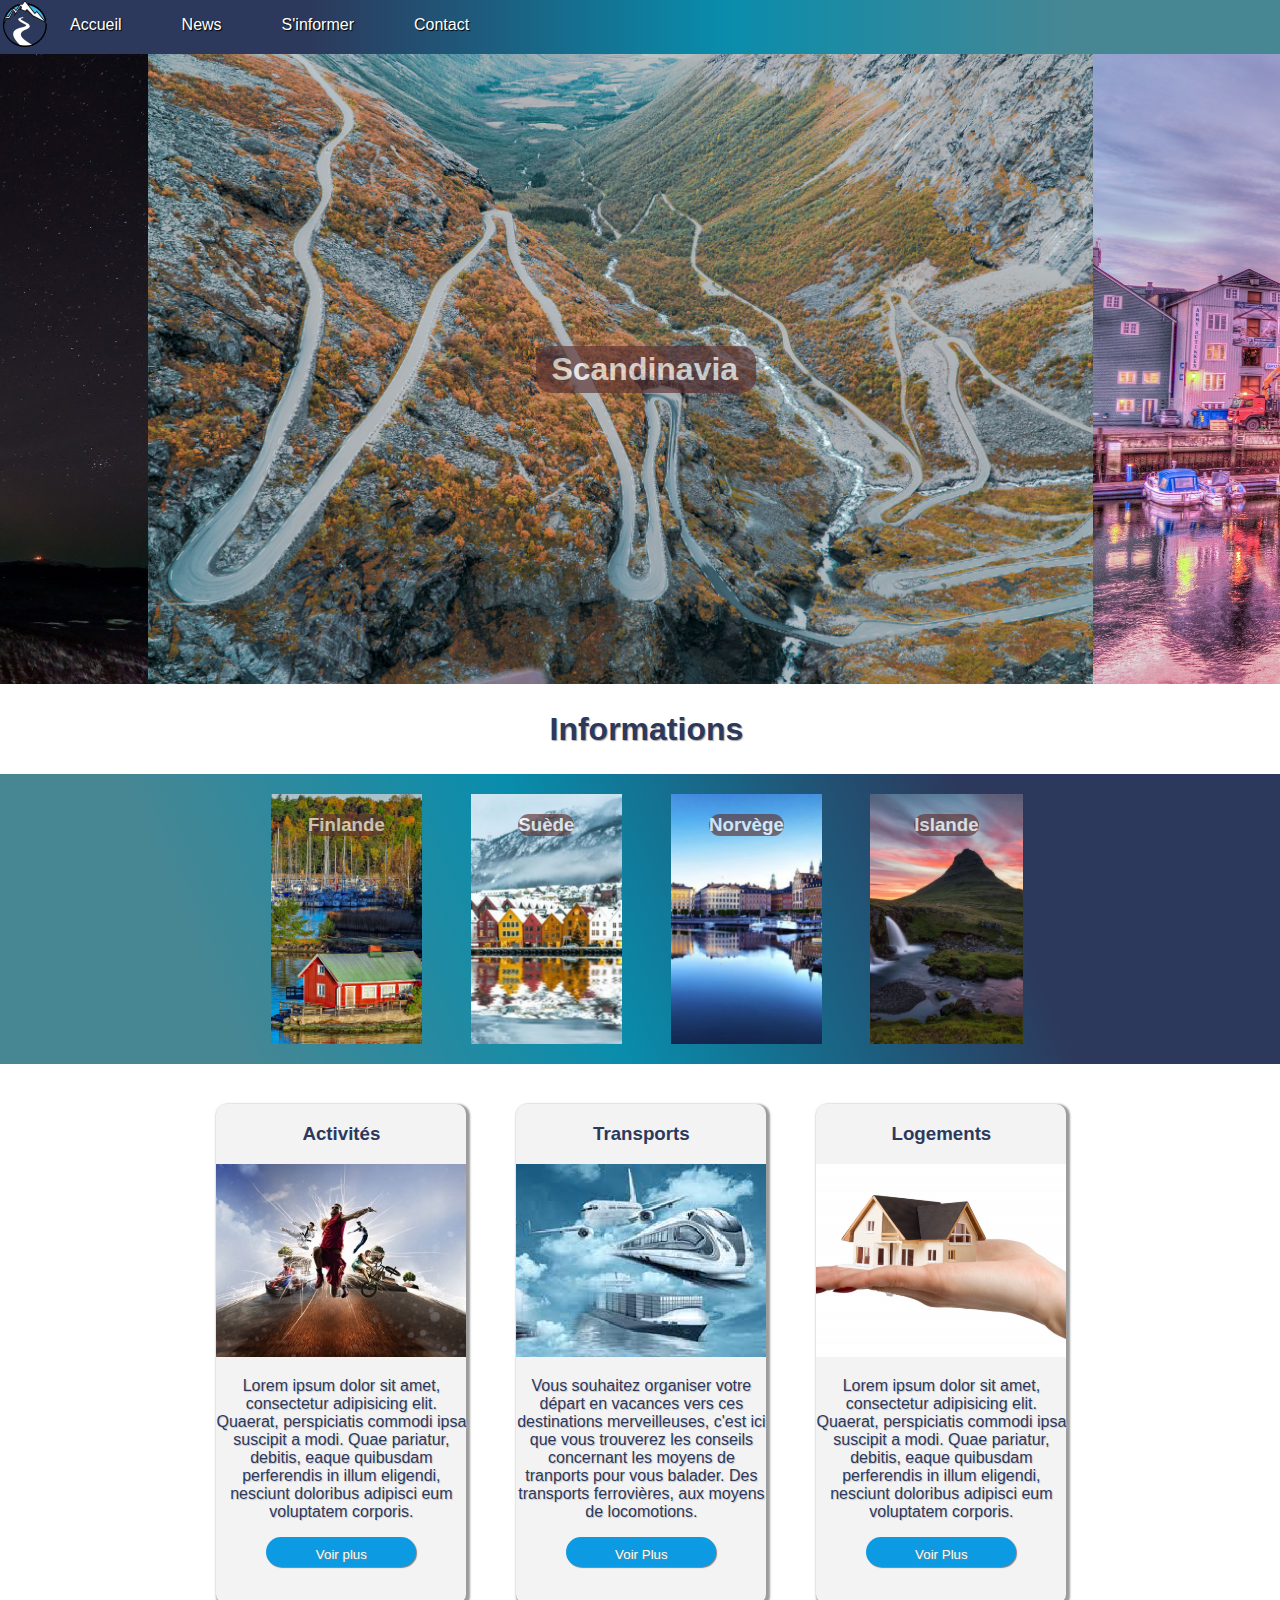
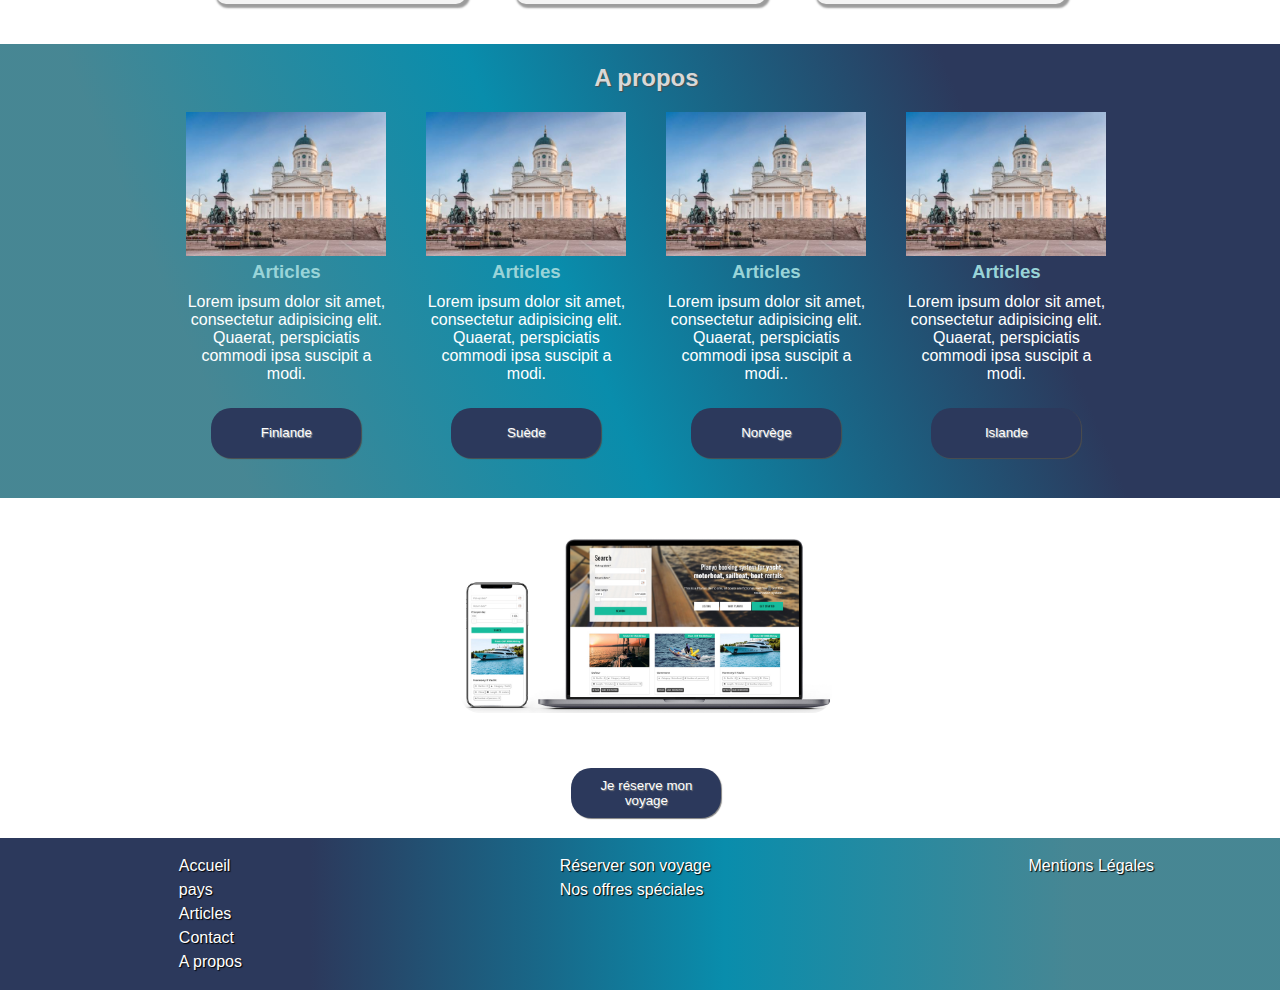
==== commit 8a02de99: "j'ai oublié sry hey listen" ====
--- a/index.html
+++ b/index.html
@@ -6,29 +6,9 @@
     <meta name="viewport" content="width=device-width, initial-scale=1.0" />
     <title>Scandinavia</title>
     <link rel="stylesheet" href="assets/styles.css" />
-<<<<<<< HEAD
-    <script type="text/javascript" src="js/carousel.js" defer></script>
-=======
-    <link rel="stylesheet" href="assets/mobilefirst.css" />
-    <script type="text/javascript" src="js/carousel.js" defer></script>
-    <script src=""></script>
->>>>>>> main
+    <script type="text/javascript" src="index.js" defer></script>
   </head>
   <body>
-    <header class="headerMobile">
-      <div class="mobileNav">
-      <h1 class="header-title">Scandinavia</h1>
-    </div>
-    </header>
-    <div id="menuBtn" class="closeNav"></div>
-      <nav id="navigatorMobile">
-        <ul class="navigatorMobileUl">
-          <li><a href="index.html">Accueil</a></li>
-          <li><a href="pages/article.html">News</a></li>
-          <li><a href="pages/pays.html">S'informer</a></li>
-          <li><a href="pages/contact.html">Contact</a></li>
-        </ul>
-      </nav>
     <div class="header">
       <nav id="navigator">
         <a href="index.html"><img class="logo" src="assets/img/logo_base_color.png" alt="logo"></a>
@@ -55,19 +35,19 @@
       <div class="container">
         <div class="blockPays">
           <h3 class="titrePays">Finlande</h3>
-          <a id="btnFinRedirect" href="pages/pays.html"><img class="imgBlock" src="assets/img/finland.png" alt=""></a>
+          <a href="#"><img class="imgBlock" src="assets/img/finland.png" alt=""></a>
         </div>
         <div class="blockPays">
           <h3 class="titrePays">Suède</h3>
-          <a id="btnSueRedirect" href="pages/pays.html"><img class="imgBlock" src="assets/img/norvège.png" alt=""></a>
+          <a href="#"><img class="imgBlock" src="assets/img/norvège.png" alt=""></a>
         </div>
         <div class="blockPays">
           <h3 class="titrePays">Norvège</h3>
-          <a id="btnNorRedirect" href="pages/pays.html"><img class="imgBlock" src="assets/img/Suède.png" alt=""></a>
+          <a href="#"><img class="imgBlock" src="assets/img/Suède.png" alt=""></a>
         </div>
         <div class="blockPays">
           <h3 class="titrePays">Islande</h3>
-          <a id="btnIslRedirect" href="pages/pays.html"><img class="imgBlock" src="assets/img/island.png" alt=""></a>
+          <a href="#"><img class="imgBlock" src="assets/img/island.png" alt=""></a>
         </div>
         <div class="titrePays">
         </div>
@@ -147,12 +127,19 @@
       </div>
       <button class="btnReservation"><a href="#">Je réserve mon voyage</a></button>     
       <footer id="footer">
-        <ul>
-          <li><a href="">Mentions Légales</a></li>
-          <li><a href="">item 2</a></li>
-          <li><a href="">item 3</a></li>
-          <li><a href="">item 4</a></li>
-          <li><a href="">item 5</a></li>
+        <ul class="footNavigation">
+          <li><a href="index.html">Accueil</a></li>
+          <li><a href="pages/pays.html">pays</a></li>
+          <li><a href="pages/article.html">Articles</a></li>
+          <li><a href="pages/contact.html">Contact</a></li>
+          <li><a href="pages/aboutscandinavia.html">A propos</a></li>
+        </ul>
+        <ul class="footNavigation">
+          <li><a href="https://www.fr.lastminute.com/sejour/voyages-nordiques.html">Réserver son voyage</a></li>
+          <li><a href="https://www.promovacances.com">Nos offres spéciales</a></li>
+        </ul>
+        <ul class="footNavigation">
+          <li><a href="https://www.service-public.fr/professionnels-entreprises/vosdroits/F31228">Mentions Légales</a></li>
         </ul>
       </footer>
     </div>
--- a/assets/styles.css
+++ b/assets/styles.css
@@ -1,6 +1,3 @@
-
-  /*-------------------Disparition des classes Desktop---------------------*/
-  
 /*------------------ Barre nav -----------------*/
 body{
     font-family: 'Coolvetica-Regular', arial;
@@ -8,14 +5,8 @@
     overflow-x : hidden;
     margin: 0 0;
     background-color: transparent;
-}
-
-.navigatorMobileUl{
-  display: none;
-}
-
-.header-title{
-  display: none;
+    
+
 }
 
 
@@ -26,13 +17,7 @@
     color: white;
     width: 100%;
     top: 0px;
-    position: fixed;
-    z-index: 666;
-    }
-
-.headertitle {
-  display: none;
-}
+    }
 
 .logo {
     max-width: 50px;
@@ -133,10 +118,9 @@
 .blockPays {
     display: flex;
     justify-content: center;
-    padding: 20px 20px 10px 20px;
+    padding: 20px 0px;
     height: 300px;
     width : 200px;
-   
 }
 
 .titrePays {
@@ -360,6 +344,8 @@
 
   #footer {
     display: flex;
+    justify-content: space-around;
+    align-items: flex-start;
     padding: 0;
     background: rgb(44,57,92);
 background: linear-gradient(90deg, rgba(44,57,92,1) 24%, rgba(9,141,172,1) 56%, rgba(0,88,106,0.72) 83%);
@@ -373,6 +359,8 @@
     display: block;
     color: white;
     text-shadow:  1px 1px 1px black ;
+    justify-content: space-around;
+    padding: 3px;
   }
   
   #footer li a {
@@ -383,5 +371,11 @@
   #footer li a:hover {
       color:rgb(0, 176, 189)
   }
-  
-  +
+  .footNavigation {
+    display: flex;
+    flex-direction: column;
+  }
+  
+  
+  
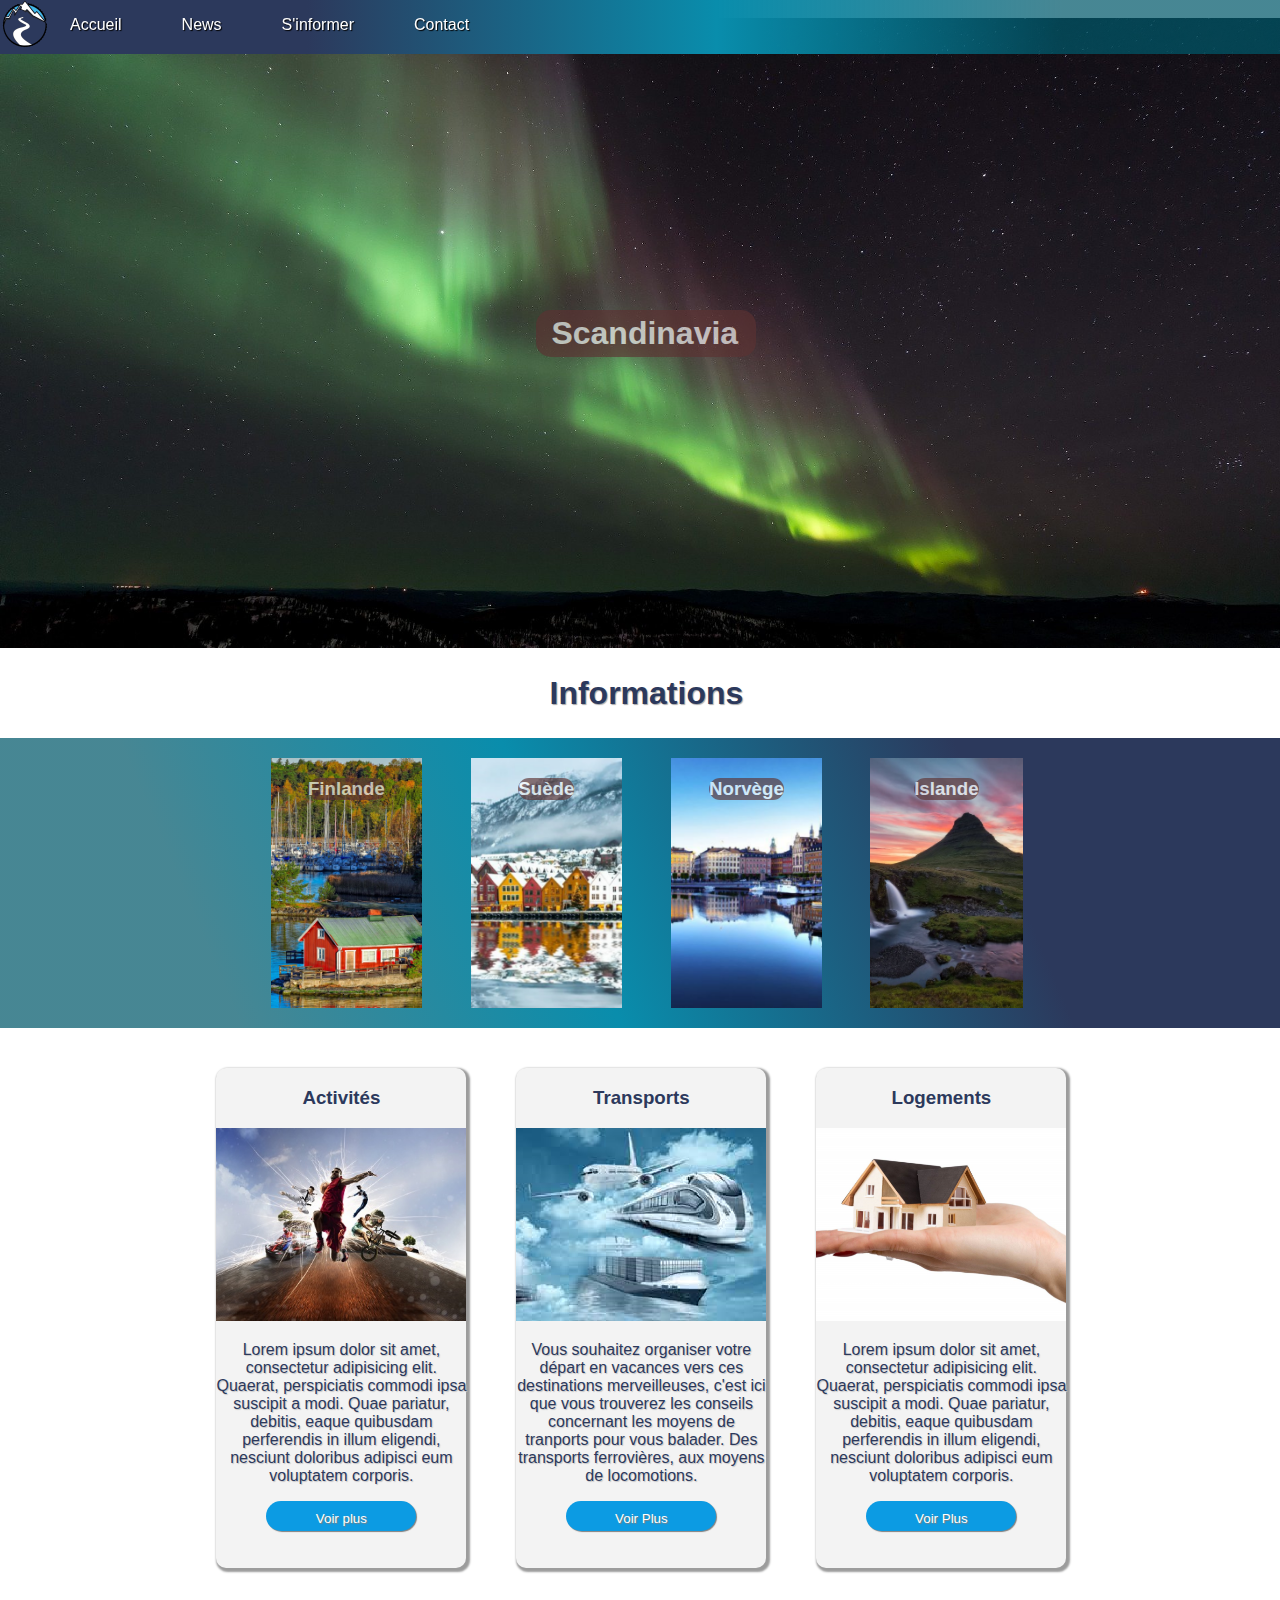
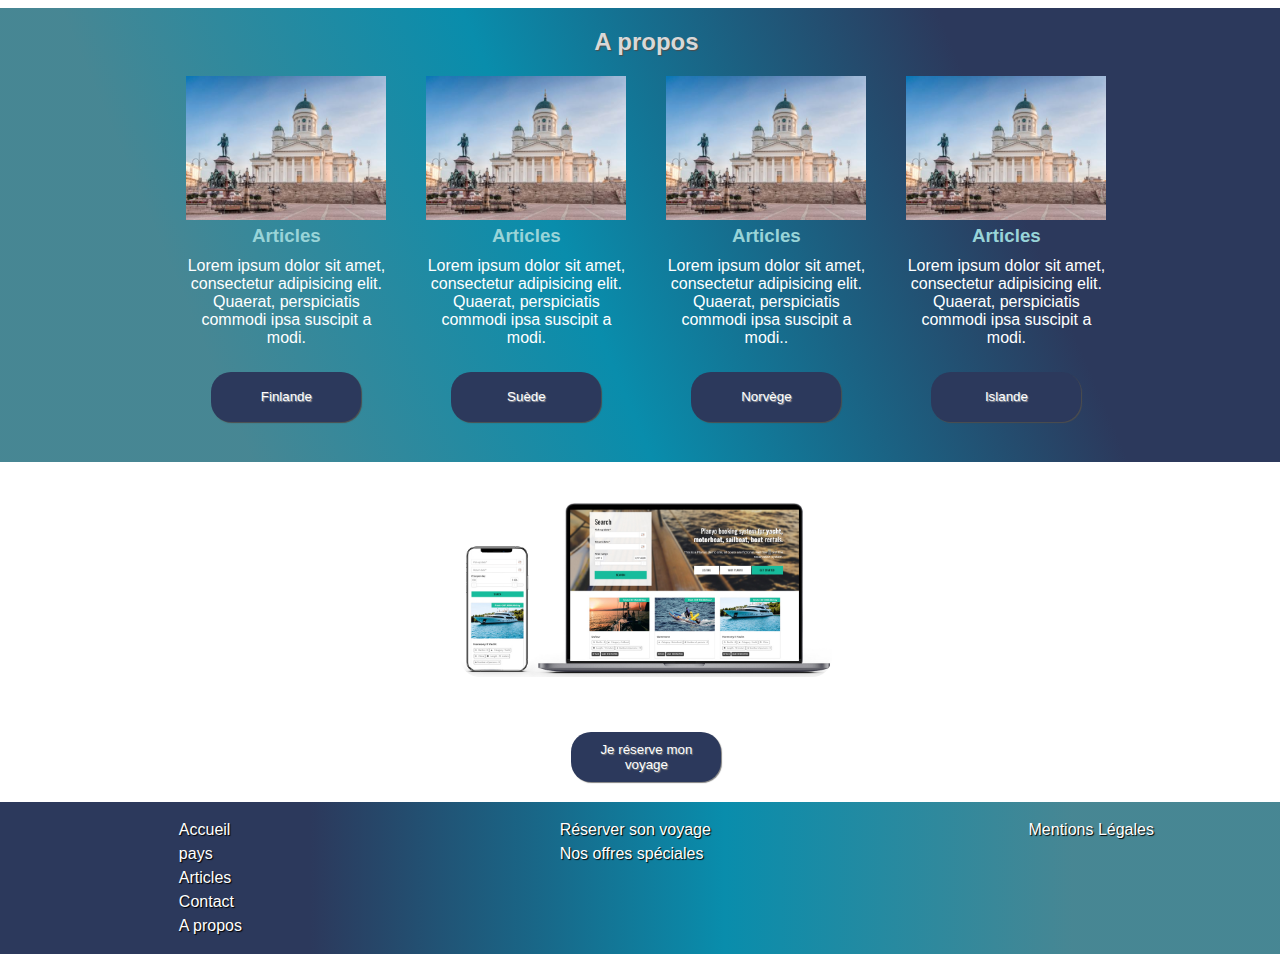
==== commit 8fae7722: "heyListen j'avais zaapé sry" ====
--- a/index.html
+++ b/index.html
@@ -6,9 +6,29 @@
     <meta name="viewport" content="width=device-width, initial-scale=1.0" />
     <title>Scandinavia</title>
     <link rel="stylesheet" href="assets/styles.css" />
-    <script type="text/javascript" src="index.js" defer></script>
+<<<<<<< HEAD
+    <script type="text/javascript" src="js/carousel.js" defer></script>
+=======
+    <link rel="stylesheet" href="assets/mobilefirst.css" />
+    <script type="text/javascript" src="js/carousel.js" defer></script>
+    <script src=""></script>
+>>>>>>> main
   </head>
   <body>
+    <header class="headerMobile">
+      <div class="mobileNav">
+      <h1 class="header-title">Scandinavia</h1>
+    </div>
+    </header>
+    <div id="menuBtn" class="closeNav"></div>
+      <nav id="navigatorMobile">
+        <ul class="navigatorMobileUl">
+          <li><a href="index.html">Accueil</a></li>
+          <li><a href="pages/article.html">News</a></li>
+          <li><a href="pages/pays.html">S'informer</a></li>
+          <li><a href="pages/contact.html">Contact</a></li>
+        </ul>
+      </nav>
     <div class="header">
       <nav id="navigator">
         <a href="index.html"><img class="logo" src="assets/img/logo_base_color.png" alt="logo"></a>
@@ -35,19 +55,19 @@
       <div class="container">
         <div class="blockPays">
           <h3 class="titrePays">Finlande</h3>
-          <a href="#"><img class="imgBlock" src="assets/img/finland.png" alt=""></a>
+          <a id="btnFinRedirect" href="pages/pays.html"><img class="imgBlock" src="assets/img/finland.png" alt=""></a>
         </div>
         <div class="blockPays">
           <h3 class="titrePays">Suède</h3>
-          <a href="#"><img class="imgBlock" src="assets/img/norvège.png" alt=""></a>
+          <a id="btnSueRedirect" href="pages/pays.html"><img class="imgBlock" src="assets/img/norvège.png" alt=""></a>
         </div>
         <div class="blockPays">
           <h3 class="titrePays">Norvège</h3>
-          <a href="#"><img class="imgBlock" src="assets/img/Suède.png" alt=""></a>
+          <a id="btnNorRedirect" href="pages/pays.html"><img class="imgBlock" src="assets/img/Suède.png" alt=""></a>
         </div>
         <div class="blockPays">
           <h3 class="titrePays">Islande</h3>
-          <a href="#"><img class="imgBlock" src="assets/img/island.png" alt=""></a>
+          <a id="btnIslRedirect" href="pages/pays.html"><img class="imgBlock" src="assets/img/island.png" alt=""></a>
         </div>
         <div class="titrePays">
         </div>
--- a/assets/styles.css
+++ b/assets/styles.css
@@ -1,3 +1,6 @@
+
+  /*-------------------Disparition des classes Desktop---------------------*/
+  
 /*------------------ Barre nav -----------------*/
 body{
     font-family: 'Coolvetica-Regular', arial;
@@ -5,8 +8,14 @@
     overflow-x : hidden;
     margin: 0 0;
     background-color: transparent;
-    
-
+}
+
+.navigatorMobileUl{
+  display: none;
+}
+
+.header-title{
+  display: none;
 }
 
 
@@ -17,7 +26,13 @@
     color: white;
     width: 100%;
     top: 0px;
-    }
+    position: fixed;
+    z-index: 666;
+    }
+
+.headertitle {
+  display: none;
+}
 
 .logo {
     max-width: 50px;
@@ -377,5 +392,4 @@
     flex-direction: column;
   }
   
-  
-  
+  --- a/assets/mobilefirst.css
+++ b/assets/mobilefirst.css
@@ -0,0 +1,145 @@
+@media screen and (max-width: 599px){
+  /*-------------------Disparition des classes Desktop---------------------*/
+  body {
+    font-family: "Coolvetica-Regular", arial;
+    overflow-x: hidden;
+    margin: 0 0;
+    background-color: transparent;
+  }
+  
+  #navigator {
+    display: none;
+    padding: 0;
+    background: linear-gradient(
+      90deg,
+      rgba(44, 57, 92, 1) 24%,
+      rgba(9, 141, 172, 1) 56%,
+      rgba(0, 88, 106, 0.72) 83%
+    );
+    color: white;
+    width: 100%;
+  }
+  .logo {
+    max-width: 50px;
+  }
+  
+  /* on ajoute le menu burger pour une meilleure expérience sur portable */
+  
+  .menu {
+    display: none;
+  }
+  .headerMobile {
+    height: 50px;
+    position: fixed;
+    z-index: 1;
+    width: 100%;
+    background: #2c395c;
+    box-sizing: border-box;
+    border-bottom: 1px solid #fff;
+  }
+  
+  .header-title {
+  
+    margin: 0px 10px 0px 0px;
+    line-height: 50px;
+    font-size: 22px;
+    color: white;
+  }
+  
+  ul,
+  li {
+    display: block;
+  }
+  li {
+    padding-top: 20px;
+    padding-bottom: 10px;
+    
+  }
+  
+  li > a {
+    text-decoration: none;
+    color: white;
+  }
+  
+  .navigatorMobileUl>li>a:active {
+    color: goldenrod;
+  }
+  
+  #menuBtn {
+    z-index: 2;
+    position: fixed;
+    top: 0px;
+    left: 0;
+    width: 50px;
+    height: 50px;
+    overflow: hidden;
+    background: #fff;
+    color: #000;
+    line-height: 50px;
+    text-align: center;
+    font-size: 30px;
+    border-radius: 50px;
+  }
+  
+  #menuBtn::after {
+    content: "×";
+  }
+  #menuBtn {
+    animation-name: menuBtn;
+    animation-duration: 8s;
+    animation-iteration-count: infinite;
+  }
+  @keyframes menuBtn {
+    0% {
+      transform: translate(0px, 0px) scale(0.9);
+    }
+    50% {
+      transform: translate(0px, 0px) rotate(180deg) scale(0.8);
+    }
+    100% {
+      transform: translate(0px, 0px) rotate(0deg) scale(0.9);
+    }
+  }
+  #menuBtn.closeNav {
+    color: white;
+    background: #2c395c;;
+  }
+  #menuBtn.closeNav::after {
+    content: "≡";
+  }
+  
+  #navigatorMobile {
+    background-color: #2c395c;
+    border-bottom: 1px solid #67dada;
+    position: fixed;
+    transform: translateY(-400px);
+    z-index: 9999999999;
+    position: fixed;
+  }
+  #navigatorMobile.openNav {
+    transform: translateY(50px);
+    background-color: black;
+  }
+  #navigator li {
+    flex-direction: column;
+    list-style-type: none;
+    display: block;
+    color: white;
+    text-shadow: 1px 1px 1px black;
+  }
+  
+  #navigator li a {
+    color: white;
+    text-decoration: none;
+    margin: 0px 30px 0 30px;
+  }
+  #navigator li :hover {
+    color: rgb(80, 80, 80);
+  }
+  .navigatorMobileUl {
+    display: flex;
+    width: 100vw;
+    flex-direction: column;
+  }
+  
+}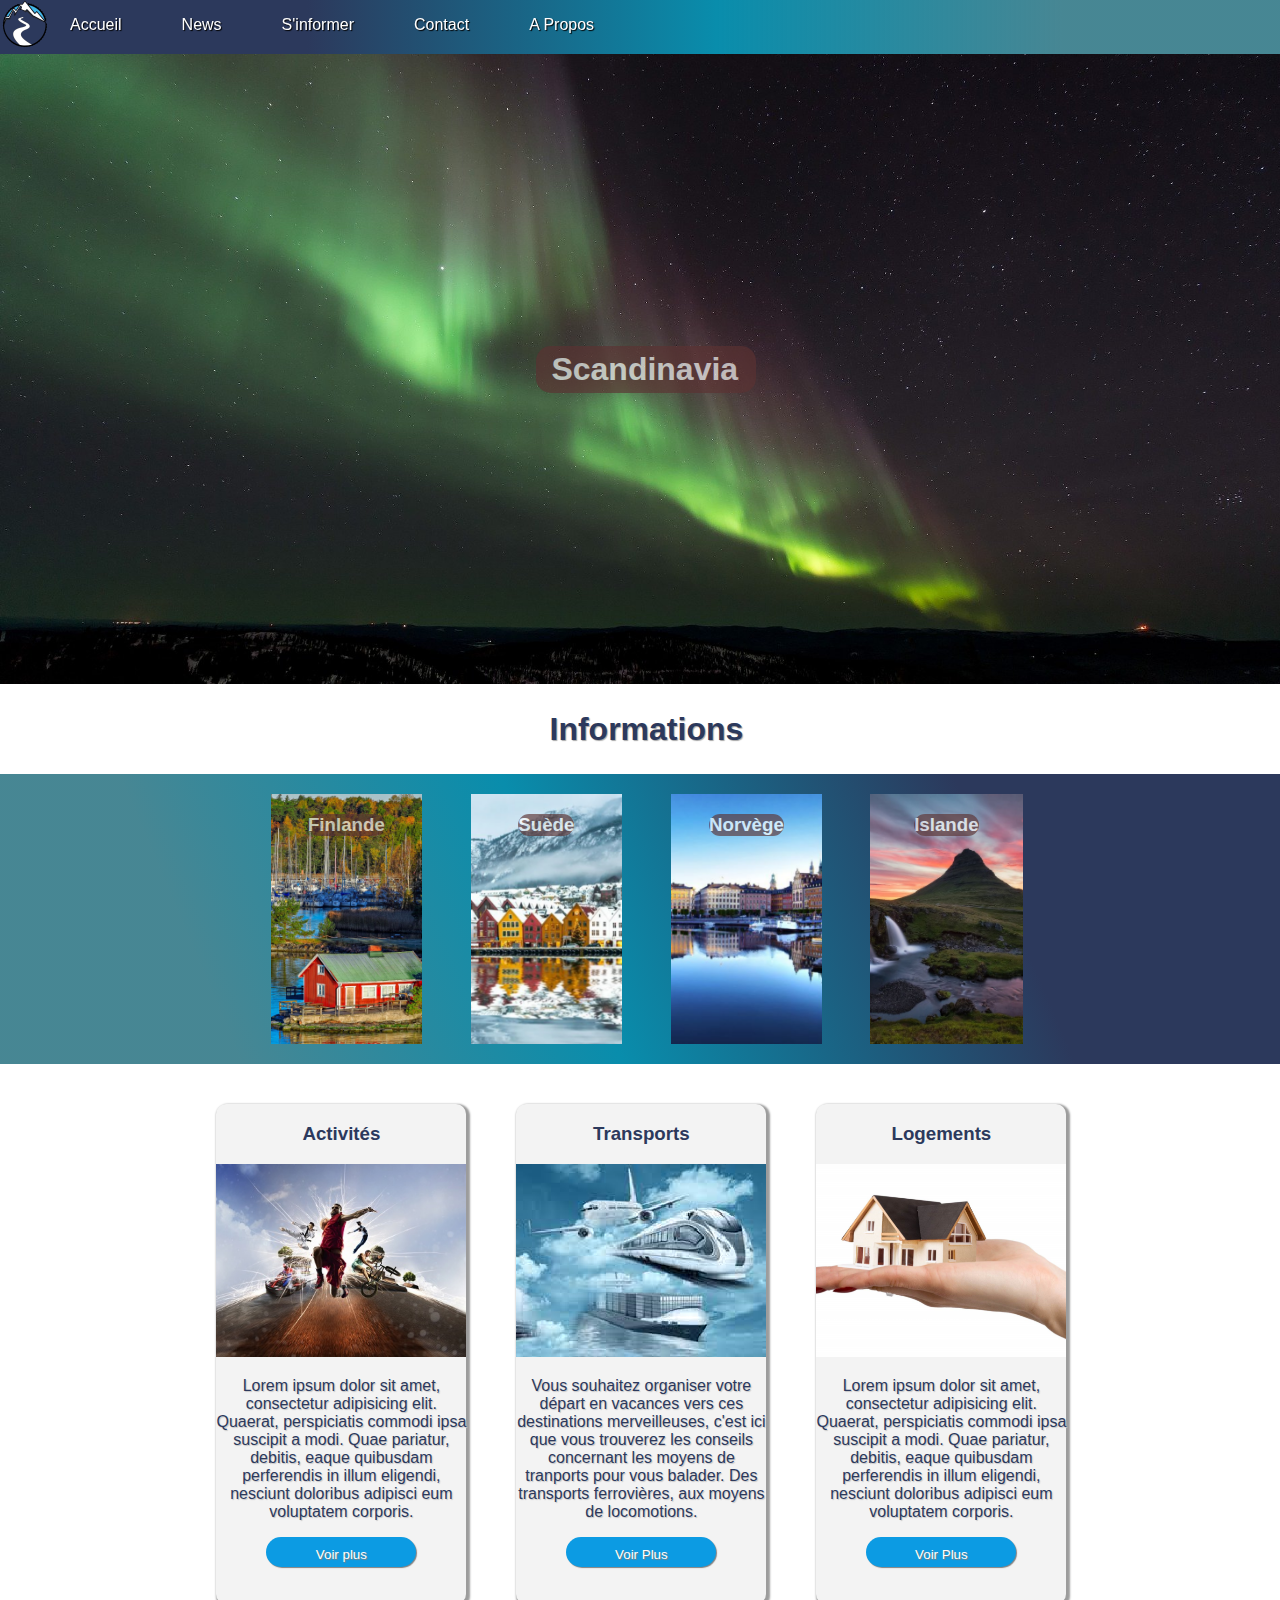
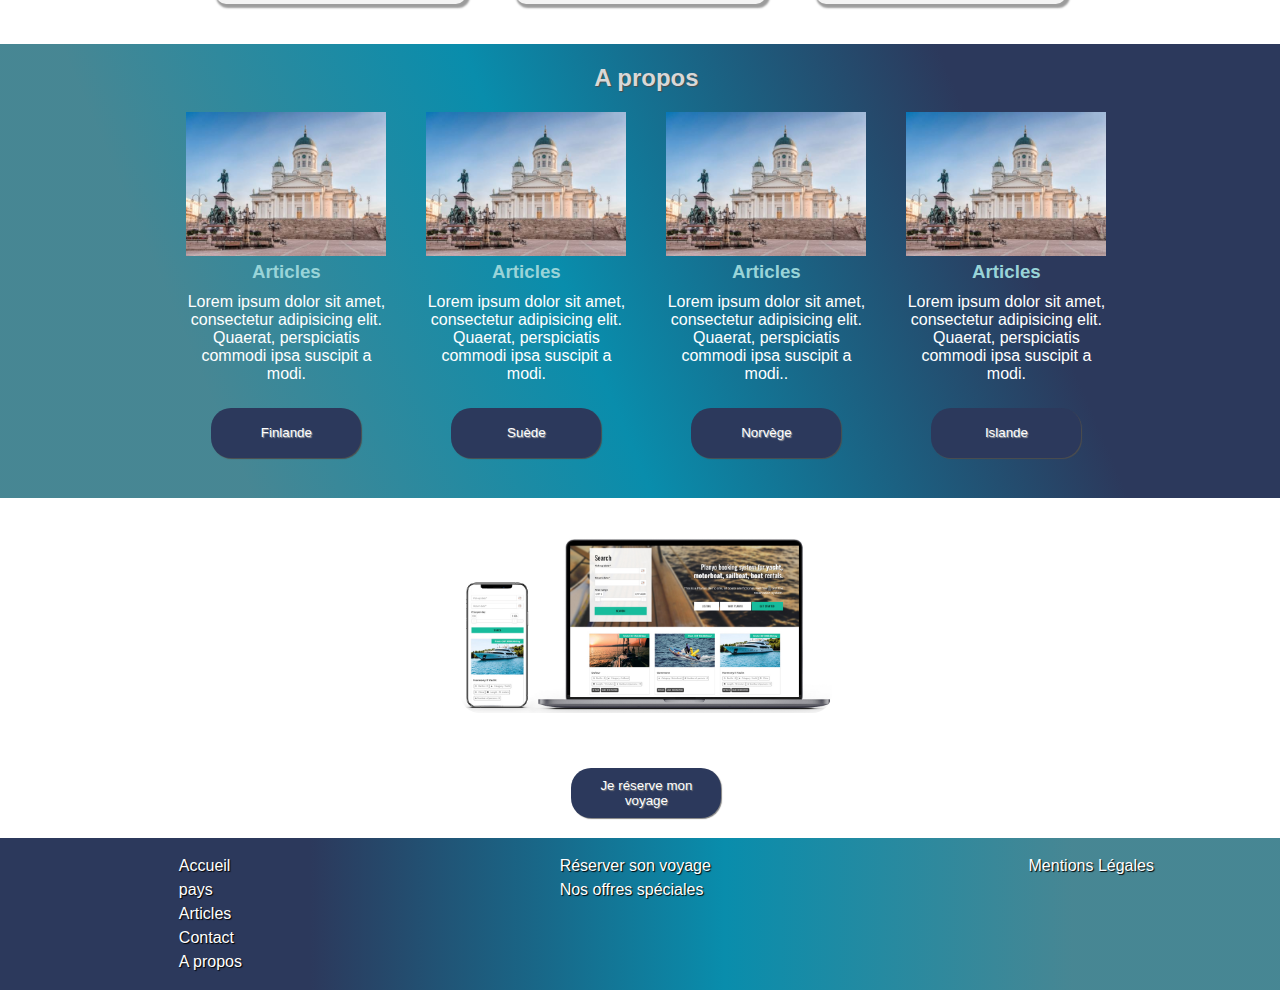
==== commit aad11e81: "cyriac dernière modif avant eddy" ====
--- a/index.html
+++ b/index.html
@@ -6,13 +6,8 @@
     <meta name="viewport" content="width=device-width, initial-scale=1.0" />
     <title>Scandinavia</title>
     <link rel="stylesheet" href="assets/styles.css" />
-<<<<<<< HEAD
-    <script type="text/javascript" src="js/carousel.js" defer></script>
-=======
     <link rel="stylesheet" href="assets/mobilefirst.css" />
     <script type="text/javascript" src="js/carousel.js" defer></script>
-    <script src=""></script>
->>>>>>> main
   </head>
   <body>
     <header class="headerMobile">
@@ -27,6 +22,7 @@
           <li><a href="pages/article.html">News</a></li>
           <li><a href="pages/pays.html">S'informer</a></li>
           <li><a href="pages/contact.html">Contact</a></li>
+          <li><a href="pages/aboutscandinavia.html">A Propos</a></li>
         </ul>
       </nav>
     <div class="header">
@@ -37,6 +33,7 @@
           <li><a href="pages/article.html">News</a></li>
           <li><a href="pages/pays.html">S'informer</a></li>
           <li><a href="pages/contact.html">Contact</a></li>
+          <li><a href="pages/aboutscandinavia.html">A Propos</a></li>
         </ul>
       </nav>
     </div>
--- a/assets/styles.css
+++ b/assets/styles.css
@@ -76,7 +76,7 @@
 .carousel {
     display: block;
     padding: 0;
-    margin: 0;
+    margin-top: 54px;
 }
 
 .titreScandinavia{
